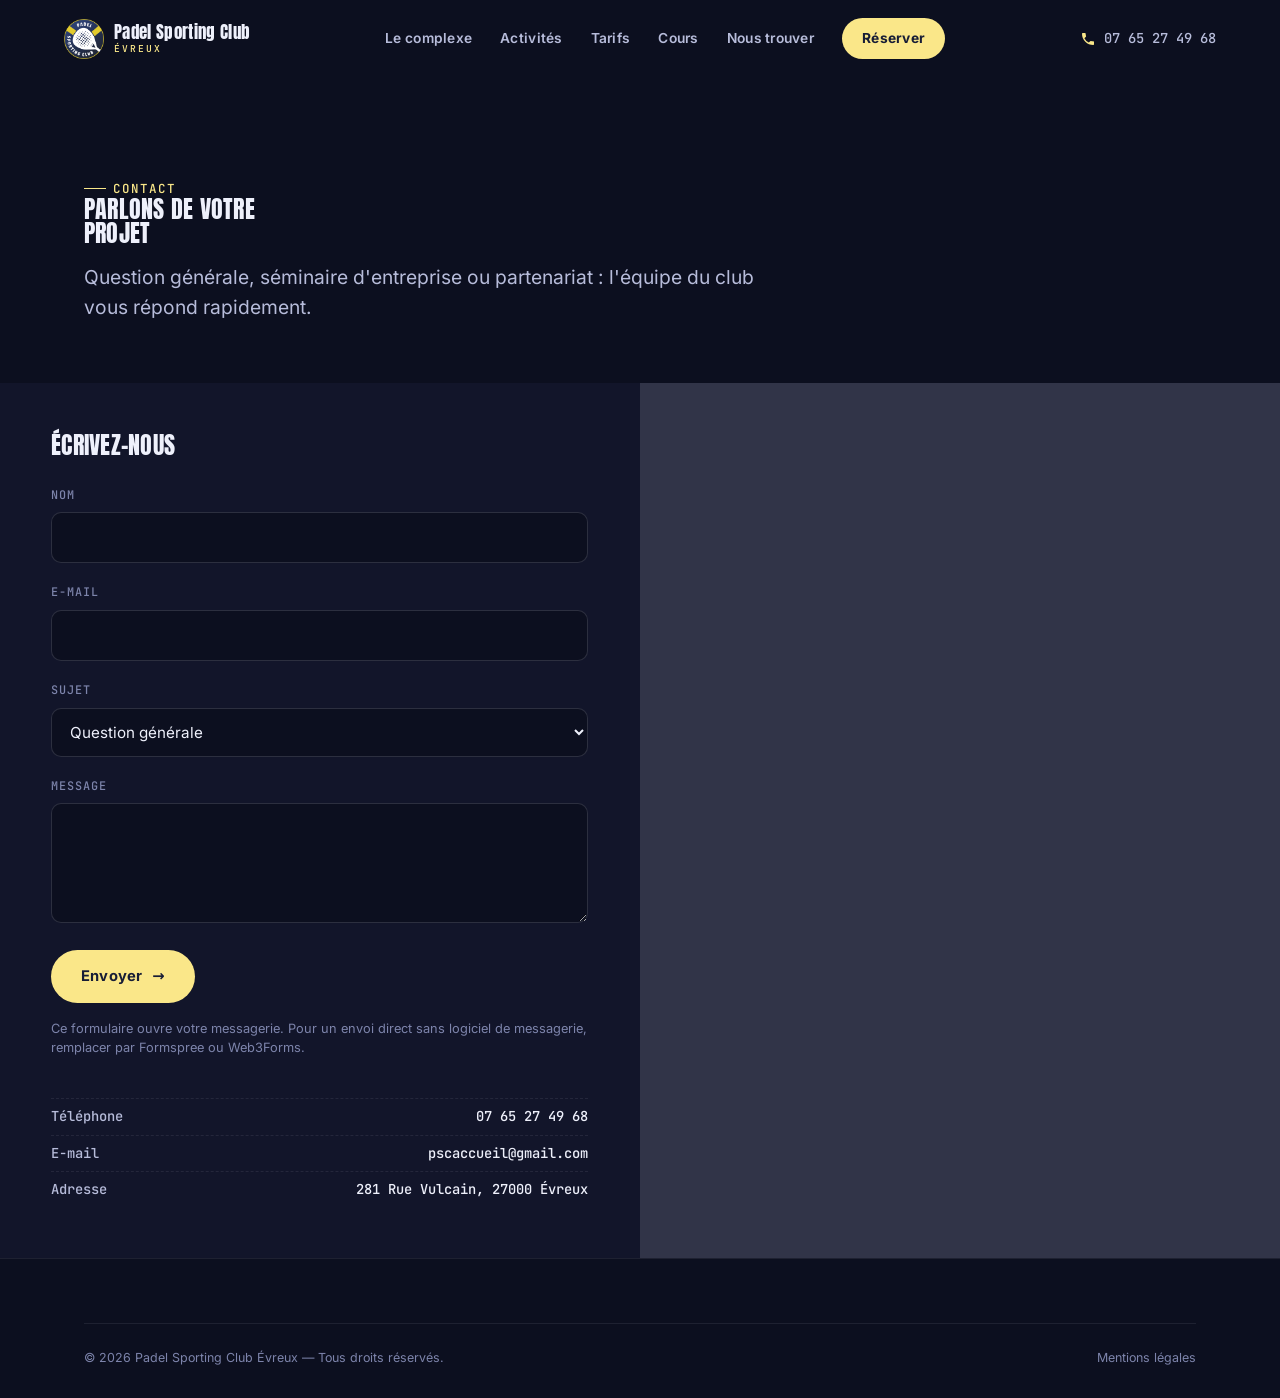
==== contact.html @ b7ee2cce "Refonte du site Padel Sporting Club Evreux Nouveau site statique (HTML/CSS/JS, sans framework) suite" ====
<!DOCTYPE html>
<html lang="fr">
<head>
<meta charset="UTF-8" />
<meta name="viewport" content="width=device-width, initial-scale=1" />
<title>Contact &amp; séminaires — Padel Sporting Club Évreux</title>
<meta name="description" content="Une question, un séminaire d'entreprise ou un partenariat à proposer ? Contactez le Padel Sporting Club Évreux, 281 Rue Vulcain." />
<meta name="theme-color" content="#0c0f1f" />
<link rel="icon" href="assets/favicon.svg" type="image/svg+xml" />
<link rel="canonical" href="https://padel-sporting-club.vercel.app/contact.html" />
<meta property="og:site_name" content="Padel Sporting Club Évreux" />
<meta property="og:title" content="Contact — Padel Sporting Club Évreux" />
<meta property="og:description" content="Séminaires, partenariats, questions générales : contactez l'équipe du Padel Sporting Club Évreux." />
<meta property="og:image" content="https://padel-sporting-club.vercel.app/assets/img/hero-1600.webp" />
<meta property="og:url" content="https://padel-sporting-club.vercel.app/contact.html" />
<meta property="og:type" content="website" />
<meta property="og:locale" content="fr_FR" />
<link rel="preload" href="assets/fonts/anton-400-latin.woff2" as="font" type="font/woff2" crossorigin />
<link rel="preload" href="assets/fonts/inter-600-latin.woff2" as="font" type="font/woff2" crossorigin />
<link rel="stylesheet" href="assets/fonts/fonts.css?v=1" />
<link rel="stylesheet" href="assets/styles.css?v=1" />
<style>
  .c-hero{padding:calc(120px + 4vw) 0 60px;background:var(--navy-950)}
  .c-grid{display:grid;grid-template-columns:1fr 1fr;gap:1px;background:var(--line)}
  .c-panel{background:var(--navy-900);padding:clamp(32px,4vw,56px)}
  .field{margin-bottom:20px}
  .field label{display:block;font-family:var(--f-mono);font-size:.74rem;letter-spacing:.08em;text-transform:uppercase;color:var(--ink-faint);margin-bottom:8px}
  .field input,.field select,.field textarea{
    width:100%;background:var(--navy-950);border:1px solid var(--line);border-radius:10px;color:var(--ink);
    padding:13px 14px;font:inherit;font-size:.95rem;
  }
  .field input:focus,.field select:focus,.field textarea:focus{outline:2px solid var(--yellow);outline-offset:1px;border-color:var(--yellow)}
  .field textarea{resize:vertical;min-height:120px}
  .c-map{min-height:340px}
  .c-map iframe{width:100%;height:100%;min-height:340px;border:0;filter:grayscale(.4) invert(.92) contrast(.9)}
</style>
</head>
<body>

<a class="skip-link" href="#main">Aller au contenu</a>

<header class="hd is-solid" id="hd">
  <a href="index.html" class="hd-logo" aria-label="Padel Sporting Club — accueil">
    <img src="assets/img/logo.png" alt="Padel Sporting Club" width="40" height="40" />
    <span class="hd-logo-text">Padel Sporting Club<span>Évreux</span></span>
  </a>
  <nav class="nav" id="nav" aria-label="Navigation principale">
    <a href="index.html#complexe">Le complexe</a>
    <a href="index.html#activites">Activités</a>
    <a href="index.html#tarifs">Tarifs</a>
    <a href="index.html#cours">Cours</a>
    <a href="index.html#situer">Nous trouver</a>
    <a href="https://padelevreux.mymobileapp.fr/installation?q=18022025104104" class="n-cta">Réserver</a>
  </nav>
  <div class="hd-right">
    <a class="hd-tel" href="tel:+33765274968" aria-label="Appeler le Padel Sporting Club">
      <svg class="ico" viewBox="0 0 24 24" aria-hidden="true"><path d="M6.6 10.8a15.1 15.1 0 0 0 6.6 6.6l2.2-2.2a1 1 0 0 1 1-.24 11.4 11.4 0 0 0 3.6.58 1 1 0 0 1 1 1V20a1 1 0 0 1-1 1A17 17 0 0 1 3 4a1 1 0 0 1 1-1h3.5a1 1 0 0 1 1 1c0 1.25.2 2.46.58 3.6a1 1 0 0 1-.25 1z"/></svg>
      <span class="hd-tel-num">07 65 27 49 68</span>
    </a>
    <button class="burger" id="burger" aria-expanded="false" aria-controls="nav" aria-label="Ouvrir le menu"><span></span><span></span><span></span></button>
  </div>
</header>
<div class="nav-backdrop" id="nav-backdrop" hidden></div>

<main id="main">
  <section class="c-hero">
    <div class="wrap">
      <p class="eyebrow">Contact</p>
      <h1 class="h-lg">Parlons de votre<br>projet</h1>
      <p class="lede measure" style="margin-top:18px">Question générale, séminaire d'entreprise ou partenariat : l'équipe du club vous répond rapidement.</p>
    </div>
  </section>

  <section class="c-grid">
    <div class="c-panel">
      <h2 class="h-md" style="font-size:1.5rem">Écrivez-nous</h2>
      <form style="margin-top:28px" action="mailto:pscaccueil@gmail.com" method="post" enctype="text/plain">
        <div class="field">
          <label for="nom">Nom</label>
          <input id="nom" name="nom" type="text" required autocomplete="name" />
        </div>
        <div class="field">
          <label for="email">E-mail</label>
          <input id="email" name="email" type="email" required autocomplete="email" />
        </div>
        <div class="field">
          <label for="sujet">Sujet</label>
          <select id="sujet" name="sujet">
            <option>Question générale</option>
            <option>Séminaire / événement d'entreprise</option>
            <option>Partenariat</option>
            <option>Cours particulier</option>
          </select>
        </div>
        <div class="field">
          <label for="message">Message</label>
          <textarea id="message" name="message" required></textarea>
        </div>
        <button class="btn btn-primary" type="submit">Envoyer <span class="btn-arrow">→</span></button>
      </form>
      <p style="margin-top:16px;font-size:.8rem;color:var(--ink-faint)">Ce formulaire ouvre votre messagerie. Pour un envoi direct sans logiciel de messagerie, remplacer par Formspree ou Web3Forms.</p>

      <div class="hours" style="margin-top:40px">
        <div class="hours-row"><span>Téléphone</span><b><a href="tel:+33765274968">07 65 27 49 68</a></b></div>
        <div class="hours-row"><span>E-mail</span><b><a href="mailto:pscaccueil@gmail.com">pscaccueil@gmail.com</a></b></div>
        <div class="hours-row"><span>Adresse</span><b>281 Rue Vulcain, 27000 Évreux</b></div>
      </div>
    </div>
    <div class="c-map">
      <iframe title="Localisation du Padel Sporting Club" src="https://www.openstreetmap.org/export/embed.html?bbox=1.1290%2C49.0125%2C1.1420%2C49.0195&amp;layer=mapnik&amp;marker=49.0160%2C1.1355" loading="lazy"></iframe>
    </div>
  </section>
</main>

<footer class="ft">
  <div class="wrap">
    <div class="ft-bottom">
      <span>© <span id="year">2026</span> Padel Sporting Club Évreux — Tous droits réservés.</span>
      <a href="mentions-legales.html">Mentions légales</a>
    </div>
  </div>
</footer>

<script src="assets/main.js"></script>
</body>
</html>
---- assets/fonts/fonts.css ----
@font-face {
  font-family: 'Anton';
  font-style: normal;
  font-weight: 400;
  font-display: swap;
  src: url('anton-400-latin.woff2') format('woff2');
  unicode-range: U+0000-00FF, U+0131, U+0152-0153, U+02BB-02BC, U+02C6, U+02DA, U+02DC, U+2000-206F, U+2122, U+2212, U+FEFF, U+FFFD;
}

@font-face {
  font-family: 'Inter';
  font-style: normal;
  font-weight: 400;
  font-display: swap;
  src: url('inter-400-latin.woff2') format('woff2');
  unicode-range: U+0000-00FF, U+0131, U+0152-0153, U+02BB-02BC, U+02C6, U+02DA, U+02DC, U+2000-206F, U+2122, U+2212, U+FEFF, U+FFFD;
}

@font-face {
  font-family: 'Inter';
  font-style: normal;
  font-weight: 500;
  font-display: swap;
  src: url('inter-500-latin.woff2') format('woff2');
  unicode-range: U+0000-00FF, U+0131, U+0152-0153, U+02BB-02BC, U+02C6, U+02DA, U+02DC, U+2000-206F, U+2122, U+2212, U+FEFF, U+FFFD;
}

@font-face {
  font-family: 'Inter';
  font-style: normal;
  font-weight: 600;
  font-display: swap;
  src: url('inter-600-latin.woff2') format('woff2');
  unicode-range: U+0000-00FF, U+0131, U+0152-0153, U+02BB-02BC, U+02C6, U+02DA, U+02DC, U+2000-206F, U+2122, U+2212, U+FEFF, U+FFFD;
}

@font-face {
  font-family: 'Inter';
  font-style: normal;
  font-weight: 700;
  font-display: swap;
  src: url('inter-700-latin.woff2') format('woff2');
  unicode-range: U+0000-00FF, U+0131, U+0152-0153, U+02BB-02BC, U+02C6, U+02DA, U+02DC, U+2000-206F, U+2122, U+2212, U+FEFF, U+FFFD;
}

@font-face {
  font-family: 'Inter';
  font-style: normal;
  font-weight: 800;
  font-display: swap;
  src: url('inter-800-latin.woff2') format('woff2');
  unicode-range: U+0000-00FF, U+0131, U+0152-0153, U+02BB-02BC, U+02C6, U+02DA, U+02DC, U+2000-206F, U+2122, U+2212, U+FEFF, U+FFFD;
}

@font-face {
  font-family: 'JetBrains Mono';
  font-style: normal;
  font-weight: 500;
  font-display: swap;
  src: url('jetbrains-mono-500-latin.woff2') format('woff2');
  unicode-range: U+0000-00FF, U+0131, U+0152-0153, U+02BB-02BC, U+02C6, U+02DA, U+02DC, U+2000-206F, U+2122, U+2212, U+FEFF, U+FFFD;
}

@font-face {
  font-family: 'JetBrains Mono';
  font-style: normal;
  font-weight: 700;
  font-display: swap;
  src: url('jetbrains-mono-700-latin.woff2') format('woff2');
  unicode-range: U+0000-00FF, U+0131, U+0152-0153, U+02BB-02BC, U+02C6, U+02DA, U+02DC, U+2000-206F, U+2122, U+2212, U+FEFF, U+FFFD;
}
---- assets/styles.css ----
/* =========================================================
   Padel Sporting Club Evreux — direction « Sous les projecteurs »
   Court vitré, nuit, lumière chaude sur fond marine profond.
   Anton (titres, impact) / Inter (texte) / JetBrains Mono (data, prix, heures)
   ========================================================= */

:root{
  --navy-950:#0c0f1f;
  --navy-900:#12152a;
  --navy-800:#171d36;
  --navy-700:#232a4d;
  --navy-600:#333c69;
  --ink:#eef0fb;
  --ink-dim:#b7bcda;
  --ink-faint:#7d84ab;
  --yellow:#fae789;
  --yellow-bright:#ffe14d;
  --yellow-ink:#171d36;
  --line:rgba(238,240,251,.14);
  --line-soft:rgba(238,240,251,.08);

  --f-display:'Anton', 'Archivo Black', sans-serif;
  --f-body:'Inter', system-ui, sans-serif;
  --f-mono:'JetBrains Mono', ui-monospace, monospace;

  --wrap:1240px;
  --pad:clamp(20px, 5vw, 64px);
  --radius:18px;
  --ease:cubic-bezier(.22,.68,0,1);
}

*,*::before,*::after{box-sizing:border-box}
html{scroll-behavior:smooth}
@media (prefers-reduced-motion: reduce){
  html{scroll-behavior:auto}
  *,*::before,*::after{animation-duration:.001ms !important; animation-iteration-count:1 !important; transition-duration:.001ms !important; scroll-behavior:auto !important}
}
body{
  margin:0;
  background:var(--navy-900);
  color:var(--ink);
  font-family:var(--f-body);
  font-size:16px;
  line-height:1.55;
  -webkit-font-smoothing:antialiased;
  overflow-x:clip;
}
img{max-width:100%;display:block}
a{color:inherit;text-decoration:none}
h1,h2,h3,h4{margin:0;font-family:var(--f-display);font-weight:400;letter-spacing:.01em;text-transform:uppercase;line-height:.98}
p{margin:0}
ul{margin:0;padding:0;list-style:none}
button{font:inherit;color:inherit;background:none;border:0;cursor:pointer}
.skip-link{
  position:absolute;left:12px;top:-60px;background:var(--yellow);color:var(--yellow-ink);
  padding:10px 16px;border-radius:8px;font-weight:700;z-index:999;transition:top .2s var(--ease);
}
.skip-link:focus{top:12px}

.wrap{max-width:var(--wrap);margin:0 auto;padding-left:var(--pad);padding-right:var(--pad)}
.measure{max-width:56ch}

/* ---------- type scale ---------- */
.eyebrow{
  font-family:var(--f-mono);font-size:.78rem;letter-spacing:.16em;text-transform:uppercase;
  color:var(--yellow);display:inline-flex;align-items:center;gap:.6em;font-weight:500;
}
.eyebrow::before{content:"";width:22px;height:1px;background:var(--yellow)}
h2.h-lg{font-size:clamp(2.2rem, 5.2vw, 4.2rem)}
h3.h-md{font-size:clamp(1.5rem, 2.6vw, 2.1rem)}
.lede{font-size:clamp(1rem, 1.6vw, 1.2rem);color:var(--ink-dim)}

/* ---------- header ---------- */
.hd{
  position:fixed;top:0;left:0;right:0;z-index:90;
  display:flex;align-items:center;justify-content:space-between;
  padding:18px var(--pad);
  transition:background .35s var(--ease),padding .35s var(--ease),border-color .35s var(--ease);
  border-bottom:1px solid transparent;
}
.hd.is-solid{background:rgba(12,15,31,.92);backdrop-filter:blur(10px);padding-top:12px;padding-bottom:12px;border-color:var(--line)}
.hd-logo{display:flex;align-items:center;gap:10px}
.hd-logo img{height:40px;width:auto}
.hd-logo-text{font-family:var(--f-display);font-size:1.05rem;letter-spacing:.02em;line-height:1;color:var(--ink)}
.hd-logo-text span{display:block;font-family:var(--f-mono);font-size:.6rem;letter-spacing:.2em;color:var(--yellow);text-transform:uppercase;margin-top:3px;font-weight:500}

.nav{display:flex;align-items:center;gap:28px}
.nav a{
  font-size:.86rem;font-weight:600;letter-spacing:.02em;color:var(--ink-dim);
  position:relative;padding:4px 0;transition:color .2s;
}
.nav a::after{content:"";position:absolute;left:0;right:100%;bottom:-2px;height:2px;background:var(--yellow);transition:right .3s var(--ease)}
.nav a:hover,.nav a.is-active{color:var(--ink)}
.nav a.is-active::after{right:0}
.nav .n-cta{
  background:var(--yellow);color:var(--yellow-ink);padding:10px 20px;border-radius:999px;font-weight:700;
}
.nav .n-cta::after{display:none}
.nav .n-cta:hover{background:var(--yellow-bright)}

.hd-right{display:flex;align-items:center;gap:16px}
.hd-tel{display:flex;align-items:center;gap:8px;font-family:var(--f-mono);font-size:.86rem;font-weight:500;color:var(--ink-dim)}
.hd-tel .ico{width:16px;height:16px;fill:var(--yellow)}
.hd-tel:hover{color:var(--ink)}
.burger{display:none;flex-direction:column;justify-content:center;gap:5px;width:34px;height:34px}
.burger span{display:block;width:100%;height:2px;background:var(--ink);transition:transform .3s var(--ease),opacity .3s var(--ease)}
.burger[aria-expanded="true"] span:nth-child(1){transform:translateY(7px) rotate(45deg)}
.burger[aria-expanded="true"] span:nth-child(2){opacity:0}
.burger[aria-expanded="true"] span:nth-child(3){transform:translateY(-7px) rotate(-45deg)}
.nav-backdrop{position:fixed;inset:0;background:rgba(6,8,17,.7);backdrop-filter:blur(2px);z-index:80}

@media (max-width:960px){
  .nav{
    position:fixed;top:0;right:0;height:100vh;width:min(86vw,380px);
    background:var(--navy-950);border-left:1px solid var(--line);
    flex-direction:column;align-items:flex-start;justify-content:center;gap:26px;
    padding:40px var(--pad);z-index:81;
    transform:translateX(100%);transition:transform .4s var(--ease);
  }
  .nav.is-open{transform:translateX(0)}
  .nav a{font-size:1.3rem;font-family:var(--f-display);text-transform:uppercase;letter-spacing:.02em}
  .hd-tel-num{display:none}
  .burger{display:flex}
}

/* ---------- hero ---------- */
.hero{position:relative;min-height:100svh;display:flex;flex-direction:column;justify-content:flex-end;overflow:hidden;background:var(--navy-950)}
.hero-media{position:absolute;inset:0;z-index:0}
.hero-media img{width:100%;height:100%;object-fit:cover;transform:scale(1.06)}
.hero-media::after{
  content:"";position:absolute;inset:0;
  background:
    linear-gradient(180deg, rgba(9,11,24,.55) 0%, rgba(9,11,24,.15) 32%, rgba(9,11,24,.55) 68%, var(--navy-950) 100%),
    linear-gradient(90deg, rgba(9,11,24,.55) 0%, transparent 35%, transparent 65%, rgba(9,11,24,.55) 100%);
}
.hero-in{position:relative;z-index:1;padding:0 var(--pad) clamp(56px,10vh,110px);width:100%}
.hero-kicker{font-family:var(--f-mono);font-size:.82rem;letter-spacing:.22em;color:var(--yellow);text-transform:uppercase;margin-bottom:18px;font-weight:500}
.hero h1{font-size:clamp(3.2rem, 10vw, 8.2rem);color:#fff;letter-spacing:.005em}
.hero h1 .line{display:block;overflow:hidden}
.hero h1 .line span{display:block;transform:translateY(110%);transition:transform .9s var(--ease)}
.hero.is-in h1 .line span{transform:translateY(0)}
.hero h1 .line:nth-child(1) span{transition-delay:.05s}
.hero h1 .line:nth-child(2) span{transition-delay:.16s}
.hero-city{font-family:var(--f-mono);font-size:clamp(.95rem,1.6vw,1.15rem);letter-spacing:.3em;color:var(--yellow);margin-top:14px}
.hero-row{display:flex;flex-wrap:wrap;align-items:center;gap:28px;margin-top:40px}
.hero-actions{display:flex;flex-wrap:wrap;gap:14px}
.hero-scroll{
  position:absolute;right:var(--pad);bottom:28px;z-index:1;display:flex;align-items:center;gap:10px;
  font-family:var(--f-mono);font-size:.72rem;letter-spacing:.16em;color:var(--ink-dim);text-transform:uppercase;
}
.hero-scroll .bar{width:1px;height:34px;background:linear-gradient(var(--ink-dim),transparent);position:relative;overflow:hidden}
.hero-scroll .bar::after{content:"";position:absolute;top:-100%;left:0;width:100%;height:100%;background:var(--yellow);animation:scrollbar 1.8s infinite var(--ease)}
@keyframes scrollbar{0%{top:-100%}60%{top:100%}100%{top:100%}}

/* ---------- buttons ---------- */
.btn{
  display:inline-flex;align-items:center;gap:10px;padding:15px 30px;border-radius:999px;
  font-weight:700;font-size:.92rem;letter-spacing:.01em;white-space:nowrap;
  transition:transform .3s var(--ease),background .25s,box-shadow .3s var(--ease);
}
.btn-primary{background:var(--yellow);color:var(--yellow-ink)}
.btn-primary:hover{background:var(--yellow-bright);transform:translateY(-2px);box-shadow:0 14px 30px -12px rgba(250,231,137,.5)}
.btn-ghost{border:1px solid var(--line);color:var(--ink)}
.btn-ghost:hover{border-color:var(--yellow);color:var(--yellow);transform:translateY(-2px)}
.btn-arrow{transition:transform .3s var(--ease)}
.btn:hover .btn-arrow{transform:translateX(4px)}

/* ---------- stat band ---------- */
.stats{background:var(--yellow);color:var(--yellow-ink)}
.stats-grid{
  display:grid;grid-template-columns:repeat(4,1fr);
  border-left:1px solid rgba(23,29,54,.18);
}
.stat{padding:34px 22px;border-right:1px solid rgba(23,29,54,.18)}
.stat b{display:block;font-family:var(--f-display);font-size:clamp(2rem,4vw,3rem);line-height:1}
.stat span{font-family:var(--f-mono);font-size:.74rem;letter-spacing:.06em;text-transform:uppercase;opacity:.75}
@media (max-width:760px){.stats-grid{grid-template-columns:repeat(2,1fr)}}

/* ---------- sections ---------- */
section{position:relative}
.section{padding:clamp(72px,10vw,132px) 0}
.section-head{display:flex;flex-wrap:wrap;justify-content:space-between;align-items:flex-end;gap:24px;margin-bottom:56px}
.on-dark{background:var(--navy-900)}
.on-deep{background:var(--navy-950)}
.on-light{background:var(--ink);color:var(--navy-900)}
.on-light h2,.on-light h3{color:var(--navy-900)}
.on-light .lede{color:#4b5178}
.on-light .eyebrow{color:#8f6a00}
.on-light .eyebrow::before{background:#8f6a00}

.reveal{opacity:0;transform:translateY(28px);transition:opacity .8s var(--ease),transform .8s var(--ease)}
.reveal.is-in{opacity:1;transform:translateY(0)}
.reveal-stagger>*{opacity:0;transform:translateY(24px);transition:opacity .7s var(--ease),transform .7s var(--ease)}
.reveal-stagger.is-in>*{opacity:1;transform:translateY(0)}
.reveal-stagger.is-in>*:nth-child(1){transition-delay:.03s}
.reveal-stagger.is-in>*:nth-child(2){transition-delay:.09s}
.reveal-stagger.is-in>*:nth-child(3){transition-delay:.15s}
.reveal-stagger.is-in>*:nth-child(4){transition-delay:.21s}
.reveal-stagger.is-in>*:nth-child(5){transition-delay:.27s}
.reveal-stagger.is-in>*:nth-child(6){transition-delay:.33s}

/* ---------- complexe ---------- */
.complexe{display:grid;grid-template-columns:1.05fr .95fr;gap:64px;align-items:center}
.complexe-media{position:relative;border-radius:var(--radius);overflow:hidden;aspect-ratio:4/5}
.complexe-media img{width:100%;height:100%;object-fit:cover}
.facility-list{margin-top:34px;display:grid;grid-template-columns:1fr 1fr;gap:14px 26px}
.facility{display:flex;align-items:flex-start;gap:12px;padding:14px 0;border-top:1px solid var(--line-soft)}
.facility .ico{width:22px;height:22px;flex:none;fill:none;stroke:var(--yellow);stroke-width:1.6;margin-top:2px}
.facility b{display:block;font-size:.95rem;font-weight:600}
.facility span{font-size:.82rem;color:var(--ink-faint)}
@media (max-width:900px){.complexe{grid-template-columns:1fr}.complexe-media{aspect-ratio:16/10}}

/* ---------- activity cards ---------- */
.cards{display:grid;grid-template-columns:repeat(3,1fr);gap:1px;background:var(--line)}
.card{background:var(--navy-900);padding:38px 30px;transition:background .3s}
.card:hover{background:var(--navy-800)}
.card .num{font-family:var(--f-mono);color:var(--yellow);font-size:.8rem;letter-spacing:.1em}
.card h3{margin-top:18px;font-size:1.3rem}
.card p{margin-top:14px;color:var(--ink-dim);font-size:.92rem}
@media (max-width:900px){.cards{grid-template-columns:1fr 1fr}}
@media (max-width:600px){.cards{grid-template-columns:1fr}}

/* ---------- restauration ---------- */
.resto{display:grid;grid-template-columns:1fr 1fr;gap:64px;align-items:start}
.resto-gallery{display:grid;grid-template-columns:1fr 1fr;gap:16px}
.resto-gallery img{border-radius:14px;aspect-ratio:4/5;object-fit:cover}
.resto-gallery a:nth-child(2){margin-top:32px}
.resto-list{display:flex;flex-direction:column;gap:0}
.resto-item{display:flex;gap:18px;padding:22px 0;border-top:1px solid var(--line-soft)}
.resto-item:last-child{border-bottom:1px solid var(--line-soft)}
.resto-item .emoji{font-size:1.4rem;line-height:1}
.resto-item b{display:block;font-size:1.02rem}
.resto-item p{margin-top:6px;color:var(--ink-dim);font-size:.9rem}
@media (max-width:900px){.resto{grid-template-columns:1fr}}

/* ---------- tarifs ---------- */
.tarifs-grid{display:grid;grid-template-columns:1.15fr 1fr;gap:1px;background:rgba(23,29,54,.15)}
.tarif-block{background:var(--ink);padding:38px}
.tarif-block h3{font-size:1.3rem;margin-bottom:22px;color:var(--navy-900)}
.tarif-sub{font-family:var(--f-mono);font-size:.72rem;letter-spacing:.1em;text-transform:uppercase;color:#8f6a00;margin:20px 0 10px}
.tarif-row{display:flex;justify-content:space-between;align-items:baseline;padding:10px 0;border-top:1px dashed rgba(23,29,54,.18);gap:12px}
.tarif-row span{font-size:.92rem;color:#4b5178}
.tarif-row b{font-family:var(--f-mono);font-size:1.05rem;white-space:nowrap;color:var(--navy-900)}
.tarif-note{margin-top:26px;font-size:.78rem;color:#6a6f92}
@media (max-width:820px){.tarifs-grid{grid-template-columns:1fr}}

/* ---------- credits packs ---------- */
.packs{display:grid;grid-template-columns:repeat(4,1fr);gap:18px}
.pack{
  border:1px solid var(--line);border-radius:16px;padding:30px 24px;position:relative;
  transition:border-color .3s,transform .3s var(--ease);
}
.pack:hover{border-color:var(--yellow);transform:translateY(-6px)}
.pack.is-best{border-color:var(--yellow);background:linear-gradient(180deg,rgba(250,231,137,.08),transparent)}
.pack-tag{position:absolute;top:-12px;left:24px;background:var(--yellow);color:var(--yellow-ink);font-family:var(--f-mono);font-size:.68rem;letter-spacing:.08em;padding:5px 12px;border-radius:999px;text-transform:uppercase;font-weight:600}
.pack h3{font-size:1.1rem;margin-bottom:16px}
.pack .pay{font-family:var(--f-mono);color:var(--ink-faint);font-size:.85rem}
.pack .get{font-family:var(--f-display);font-size:2.1rem;color:var(--yellow);margin:6px 0 14px}
.pack p{font-size:.86rem;color:var(--ink-dim)}
@media (max-width:960px){.packs{grid-template-columns:1fr 1fr}}
@media (max-width:560px){.packs{grid-template-columns:1fr}}

/* ---------- cours / coach ---------- */
.coach{display:grid;grid-template-columns:.85fr 1.15fr;gap:56px;align-items:center}
.coach-photo{border-radius:var(--radius);overflow:hidden;aspect-ratio:3/4}
.coach-photo img{width:100%;height:100%;object-fit:cover}
.coach-info b.name{font-family:var(--f-display);font-size:1.6rem;display:block}
.coach-info .role{font-family:var(--f-mono);color:var(--yellow);font-size:.82rem;letter-spacing:.06em;margin-top:6px;display:block}
.coach-contact{display:flex;flex-wrap:wrap;gap:14px;margin-top:26px}
.coach-contact a{display:flex;align-items:center;gap:8px;font-size:.88rem;border:1px solid var(--line);padding:10px 16px;border-radius:999px}
.coach-contact a:hover{border-color:var(--yellow);color:var(--yellow)}
.cours-types{display:grid;grid-template-columns:1fr 1fr;gap:20px;margin-top:34px}
.cours-type{padding:20px 0;border-top:1px solid var(--line-soft)}
.cours-type b{font-size:1rem}
.cours-type p{margin-top:8px;font-size:.88rem;color:var(--ink-dim)}
@media (max-width:900px){.coach{grid-template-columns:1fr}.cours-types{grid-template-columns:1fr}}

/* ---------- seminaire ---------- */
.seminaire{position:relative;border-radius:24px;overflow:hidden;isolation:isolate}
.seminaire-media{position:absolute;inset:0;z-index:-1}
.seminaire-media img{width:100%;height:100%;object-fit:cover}
.seminaire-media::after{content:"";position:absolute;inset:0;background:linear-gradient(100deg,rgba(9,11,24,.92) 20%,rgba(9,11,24,.55) 65%,rgba(9,11,24,.2))}
.seminaire-in{padding:clamp(48px,7vw,88px)}
.seminaire-list{margin-top:28px;display:flex;flex-direction:column;gap:14px}
.seminaire-list li{display:flex;gap:12px;font-size:.95rem;color:var(--ink-dim)}
.seminaire-list b{color:var(--ink);font-weight:600}

/* ---------- partenaires ---------- */
.partner-grid{display:grid;grid-template-columns:repeat(3,1fr);gap:1px;background:var(--line);margin-top:0}
.partner-item{background:var(--navy-900);padding:32px 28px}
.partner-item .ico{width:24px;height:24px;stroke:var(--yellow);fill:none;stroke-width:1.6}
.partner-item b{display:block;margin-top:16px;font-size:1.02rem}
.partner-item p{margin-top:10px;font-size:.86rem;color:var(--ink-dim)}
.partner-photos{display:grid;grid-template-columns:repeat(3,1fr);gap:16px;margin-top:56px}
.partner-photos img{border-radius:12px;aspect-ratio:4/3;object-fit:cover}
@media (max-width:900px){.partner-grid{grid-template-columns:1fr 1fr}.partner-photos{grid-template-columns:1fr 1fr}}
@media (max-width:600px){.partner-photos{grid-template-columns:1fr}}

/* partner opportunities: horizontal snap slider on mobile */
@media (max-width:760px){
  .partner-grid{
    display:flex;grid-template-columns:none;background:none;gap:12px;
    overflow-x:auto;scroll-snap-type:x mandatory;padding-bottom:6px;
    margin-left:calc(var(--pad) * -1);margin-right:calc(var(--pad) * -1);padding-left:var(--pad);padding-right:var(--pad);
    -webkit-overflow-scrolling:touch;scrollbar-width:none;
  }
  .partner-grid::-webkit-scrollbar{display:none}
  .partner-item{
    flex:0 0 78%;scroll-snap-align:start;border-radius:14px;
  }
}
.slider-hint{display:none;align-items:center;gap:8px;margin-top:18px;font-family:var(--f-mono);font-size:.72rem;letter-spacing:.08em;text-transform:uppercase;color:var(--ink-faint)}
.slider-hint svg{width:14px;height:14px;stroke:var(--ink-faint);fill:none;stroke-width:1.6}
@media (max-width:760px){.slider-hint{display:flex}}
.slider-dots{display:flex;gap:6px}
.slider-dots span{width:5px;height:5px;border-radius:999px;background:var(--ink-faint);opacity:.5;transition:opacity .25s,background .25s}
.slider-dots span.is-active{opacity:1;background:var(--yellow)}

/* ---------- partner logo cloud ---------- */
.logo-cloud{margin-top:64px}
.logo-cloud-head{font-family:var(--f-mono);font-size:.74rem;letter-spacing:.1em;text-transform:uppercase;color:var(--ink-faint);text-align:center;margin-bottom:24px}
.logo-grid{display:grid;grid-template-columns:repeat(6,1fr);gap:1px;background:var(--line)}
.logo-item{background:var(--navy-900);aspect-ratio:16/9;display:flex;align-items:center;justify-content:center;padding:18px}
.logo-item img{max-width:100%;max-height:100%;object-fit:contain;filter:grayscale(1) brightness(1.7) opacity(.55);transition:filter .3s}
.logo-item:hover img,.logo-item:focus-within img{filter:none}
@media (max-width:900px){.logo-grid{grid-template-columns:repeat(4,1fr)}}

.logo-marquee{display:none}
@media (max-width:760px){
  .logo-grid{display:none}
  .logo-marquee{display:block;position:relative;overflow:hidden;margin-left:calc(var(--pad) * -1);margin-right:calc(var(--pad) * -1)}
  .logo-marquee::before,.logo-marquee::after{content:"";position:absolute;top:0;bottom:0;width:44px;z-index:2;pointer-events:none}
  .logo-marquee::before{left:0;background:linear-gradient(90deg,var(--navy-950),transparent)}
  .logo-marquee::after{right:0;background:linear-gradient(270deg,var(--navy-950),transparent)}
  .logo-track{display:flex;width:max-content;gap:1px;animation:marquee 32s linear infinite}
  .logo-track .logo-item{width:130px;flex:none;aspect-ratio:16/9}
}
@keyframes marquee{from{transform:translateX(0)}to{transform:translateX(-50%)}}
@media (prefers-reduced-motion: reduce){.logo-track{animation:none;overflow-x:auto}}

/* ---------- price simulator ---------- */
.simulator{
  background:var(--navy-950);border-radius:22px;padding:clamp(28px,4vw,44px);
  margin-bottom:48px;border:1px solid rgba(23,29,54,.08);
}
.sim-head h3{color:var(--ink);font-size:clamp(1.3rem,2.4vw,1.7rem)}
.sim-head .eyebrow{color:var(--yellow)}
.sim-body{display:grid;grid-template-columns:1fr 1fr;gap:24px 32px;margin-top:28px}
.sim-label{display:block;font-family:var(--f-mono);font-size:.72rem;letter-spacing:.08em;text-transform:uppercase;color:var(--ink-faint);margin-bottom:12px}
.sim-label .sim-sub{text-transform:none;letter-spacing:0;opacity:.8}
.sim-pills{display:flex;flex-wrap:wrap;gap:8px}
.sim-pill{
  padding:9px 16px;border-radius:999px;border:1px solid var(--line);color:var(--ink-dim);
  font-size:.86rem;font-weight:600;transition:all .2s;
}
.sim-pill:hover{border-color:var(--yellow)}
.sim-pill.is-active{background:var(--yellow);color:var(--yellow-ink);border-color:var(--yellow)}
.sim-row-split{grid-column:1 / -1;display:grid;grid-template-columns:1fr 1fr;gap:24px 32px}
.sim-stepper{display:inline-flex;align-items:center;gap:16px;border:1px solid var(--line);border-radius:999px;padding:6px 8px}
.sim-step{width:30px;height:30px;border-radius:999px;background:var(--navy-800);font-size:1.1rem;line-height:1;display:flex;align-items:center;justify-content:center;transition:background .2s}
.sim-step:hover{background:var(--navy-700)}
.sim-step:disabled{opacity:.35;pointer-events:none}
.sim-value{font-family:var(--f-mono);min-width:1.4em;text-align:center;font-size:1rem}
.sim-result{
  margin-top:32px;padding-top:28px;border-top:1px solid var(--line-soft);
  display:flex;flex-wrap:wrap;align-items:center;justify-content:space-between;gap:20px;
}
.sim-total-label{display:block;font-family:var(--f-mono);font-size:.78rem;color:var(--ink-faint);margin-bottom:6px}
.sim-total{font-family:var(--f-display);font-size:clamp(2.4rem,5vw,3.4rem);color:var(--yellow);line-height:1}
@media (max-width:640px){.sim-body,.sim-row-split{grid-template-columns:1fr}}

/* ---------- app ---------- */
.app-section{display:grid;grid-template-columns:1fr 1fr;gap:64px;align-items:center}
.app-phone{position:relative;justify-self:center}
.app-phone img{width:min(280px,70vw);border-radius:28px;box-shadow:0 40px 80px -30px rgba(0,0,0,.6);border:1px solid var(--line)}
.app-badges{display:flex;gap:14px;margin-top:30px}
.app-badges img{height:46px;width:auto;border-radius:8px}
.app-note{margin-top:22px;font-size:.86rem;color:var(--ink-faint);max-width:42ch}
@media (max-width:900px){.app-section{grid-template-columns:1fr}.app-phone{order:-1}}

/* ---------- contact / situer ---------- */
.situer{display:grid;grid-template-columns:1fr 1fr;gap:1px;background:var(--line)}
.situer-info{background:var(--navy-900);padding:clamp(40px,5vw,64px)}
.situer-map{min-height:380px;background:var(--navy-800)}
.situer-map iframe{width:100%;height:100%;min-height:380px;border:0;filter:grayscale(.4) invert(.92) contrast(.9)}
.info-row{display:flex;gap:16px;padding:18px 0;border-top:1px solid var(--line-soft)}
.info-row:first-of-type{border-top:0}
.info-row .ico{width:20px;height:20px;flex:none;stroke:var(--yellow);fill:none;stroke-width:1.6;margin-top:3px}
.info-row b{display:block;font-size:.95rem}
.info-row span,.info-row a{color:var(--ink-dim);font-size:.92rem}
.hours{margin-top:28px;font-family:var(--f-mono);font-size:.86rem}
.hours-row{display:flex;justify-content:space-between;padding:7px 0;border-top:1px dashed var(--line-soft);color:var(--ink-dim)}
.hours-row b{color:var(--ink);font-weight:500}
@media (max-width:900px){.situer{grid-template-columns:1fr}.situer-map{order:-1}}

/* ---------- footer ---------- */
.ft{background:var(--navy-950);padding:64px 0 30px;border-top:1px solid var(--line-soft)}
.ft-top{display:flex;flex-wrap:wrap;justify-content:space-between;gap:40px;padding-bottom:40px}
.ft-brand img{height:36px}
.ft-brand p{margin-top:16px;color:var(--ink-faint);font-size:.86rem;max-width:32ch}
.ft-cols{display:flex;gap:56px;flex-wrap:wrap}
.ft-col b{display:block;font-family:var(--f-mono);font-size:.72rem;letter-spacing:.1em;text-transform:uppercase;color:var(--ink-faint);margin-bottom:16px}
.ft-col a{display:block;padding:6px 0;font-size:.9rem;color:var(--ink-dim)}
.ft-col a:hover{color:var(--yellow)}
.ft-social{display:flex;gap:12px}
.ft-social a{width:38px;height:38px;border:1px solid var(--line);border-radius:999px;display:flex;align-items:center;justify-content:center}
.ft-social svg{width:16px;height:16px;fill:var(--ink-dim)}
.ft-social a:hover{border-color:var(--yellow)}
.ft-social a:hover svg{fill:var(--yellow)}
.ft-bottom{display:flex;justify-content:space-between;flex-wrap:wrap;gap:12px;padding-top:24px;border-top:1px solid var(--line-soft);font-size:.78rem;color:var(--ink-faint)}
.ft-bottom a:hover{color:var(--yellow)}

/* ---------- misc ---------- */
.section-cta{display:flex;justify-content:center;margin-top:56px}
::selection{background:var(--yellow);color:var(--yellow-ink)}
.count{font-variant-numeric:tabular-nums}
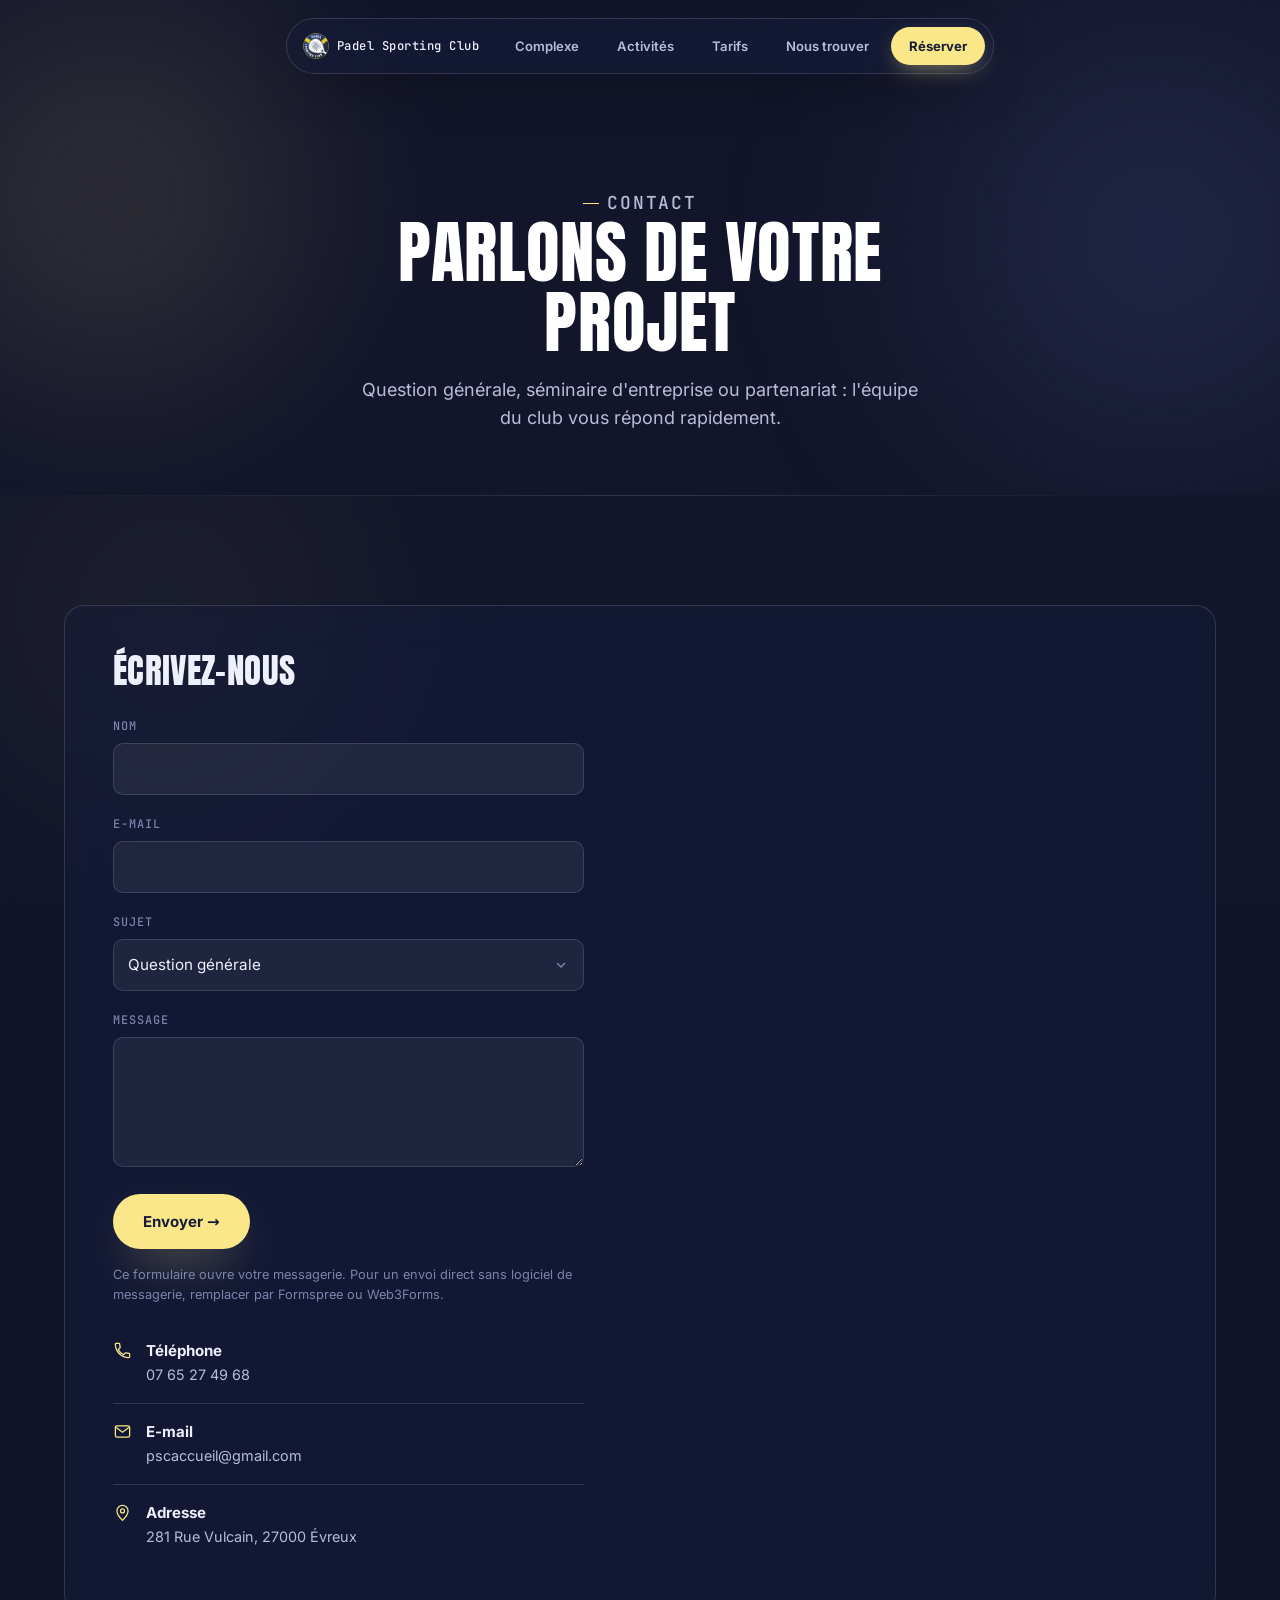
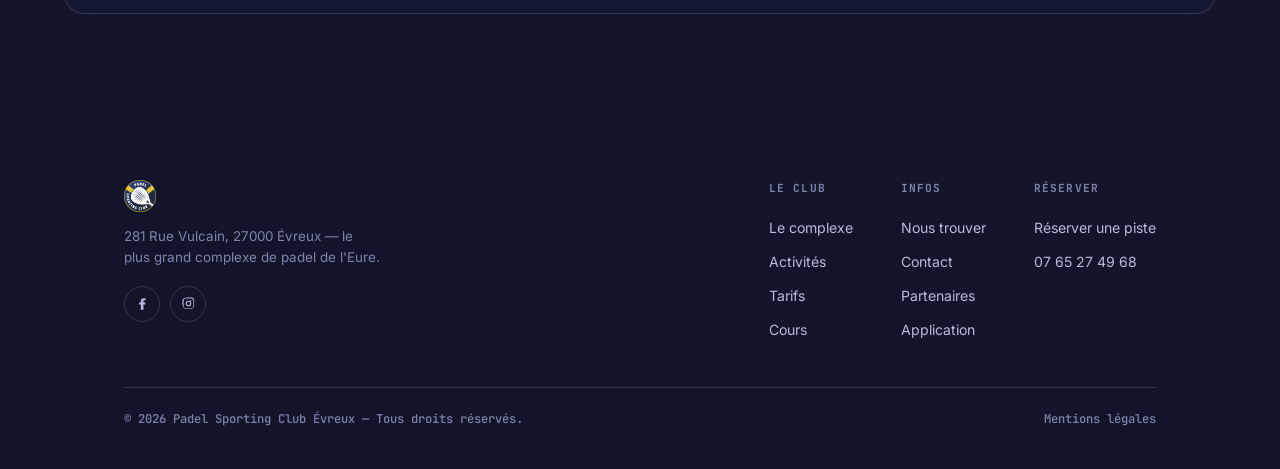
==== commit e31edf20: "Unify contact and mentions-legales pages on the new bento/glass design contact.html and mentions-leg" ====
--- a/contact.html
+++ b/contact.html
@@ -11,79 +11,72 @@
 <meta property="og:site_name" content="Padel Sporting Club Évreux" />
 <meta property="og:title" content="Contact — Padel Sporting Club Évreux" />
 <meta property="og:description" content="Séminaires, partenariats, questions générales : contactez l'équipe du Padel Sporting Club Évreux." />
-<meta property="og:image" content="https://padel-sporting-club.vercel.app/assets/img/hero-1600.webp" />
+<meta property="og:image" content="https://padel-sporting-club.vercel.app/assets/img/og-image.jpg" />
+<meta property="og:image:width" content="1200" />
+<meta property="og:image:height" content="630" />
 <meta property="og:url" content="https://padel-sporting-club.vercel.app/contact.html" />
 <meta property="og:type" content="website" />
 <meta property="og:locale" content="fr_FR" />
 <link rel="preload" href="assets/fonts/anton-400-latin.woff2" as="font" type="font/woff2" crossorigin />
 <link rel="preload" href="assets/fonts/inter-600-latin.woff2" as="font" type="font/woff2" crossorigin />
-<link rel="stylesheet" href="assets/fonts/fonts.css?v=1" />
-<link rel="stylesheet" href="assets/styles.css?v=1" />
-<style>
-  .c-hero{padding:calc(120px + 4vw) 0 60px;background:var(--navy-950)}
-  .c-grid{display:grid;grid-template-columns:1fr 1fr;gap:1px;background:var(--line)}
-  .c-panel{background:var(--navy-900);padding:clamp(32px,4vw,56px)}
-  .field{margin-bottom:20px}
-  .field label{display:block;font-family:var(--f-mono);font-size:.74rem;letter-spacing:.08em;text-transform:uppercase;color:var(--ink-faint);margin-bottom:8px}
-  .field input,.field select,.field textarea{
-    width:100%;background:var(--navy-950);border:1px solid var(--line);border-radius:10px;color:var(--ink);
-    padding:13px 14px;font:inherit;font-size:.95rem;
-  }
-  .field input:focus,.field select:focus,.field textarea:focus{outline:2px solid var(--yellow);outline-offset:1px;border-color:var(--yellow)}
-  .field textarea{resize:vertical;min-height:120px}
-  .c-map{min-height:340px}
-  .c-map iframe{width:100%;height:100%;min-height:340px;border:0;filter:grayscale(.4) invert(.92) contrast(.9)}
-</style>
+<link rel="stylesheet" href="assets/fonts/fonts.css?v=2" />
+<link rel="stylesheet" href="assets/styles.css?v=2" />
+<link rel="stylesheet" href="assets/home.css?v=2" />
 </head>
 <body>
 
+<div class="noise" aria-hidden="true"></div>
+
 <a class="skip-link" href="#main">Aller au contenu</a>
 
-<header class="hd is-solid" id="hd">
-  <a href="index.html" class="hd-logo" aria-label="Padel Sporting Club — accueil">
-    <img src="assets/img/logo.png" alt="Padel Sporting Club" width="40" height="40" />
-    <span class="hd-logo-text">Padel Sporting Club<span>Évreux</span></span>
-  </a>
-  <nav class="nav" id="nav" aria-label="Navigation principale">
-    <a href="index.html#complexe">Le complexe</a>
-    <a href="index.html#activites">Activités</a>
-    <a href="index.html#tarifs">Tarifs</a>
-    <a href="index.html#cours">Cours</a>
-    <a href="index.html#situer">Nous trouver</a>
-    <a href="https://padelevreux.mymobileapp.fr/installation?q=18022025104104" class="n-cta">Réserver</a>
+<div class="c-nav-outer">
+  <nav class="c-nav" aria-label="Navigation principale">
+    <a href="index.html" class="c-nav-brand" aria-label="Padel Sporting Club — accueil"><img src="assets/img/logo.png" alt="" /><span>Padel Sporting Club</span></a>
+    <a href="index.html#complexe" class="c-link">Complexe</a>
+    <a href="index.html#activites" class="c-link">Activités</a>
+    <a href="index.html#tarifs" class="c-link">Tarifs</a>
+    <a href="index.html#situer" class="c-link">Nous trouver</a>
+    <a href="https://padelevreux.mymobileapp.fr/installation?q=18022025104104" class="c-cta">Réserver</a>
+    <button class="c-burger" id="c-burger" aria-expanded="false" aria-controls="c-mobile-panel" aria-label="Ouvrir le menu"><span></span><span></span><span></span></button>
   </nav>
-  <div class="hd-right">
-    <a class="hd-tel" href="tel:+33765274968" aria-label="Appeler le Padel Sporting Club">
-      <svg class="ico" viewBox="0 0 24 24" aria-hidden="true"><path d="M6.6 10.8a15.1 15.1 0 0 0 6.6 6.6l2.2-2.2a1 1 0 0 1 1-.24 11.4 11.4 0 0 0 3.6.58 1 1 0 0 1 1 1V20a1 1 0 0 1-1 1A17 17 0 0 1 3 4a1 1 0 0 1 1-1h3.5a1 1 0 0 1 1 1c0 1.25.2 2.46.58 3.6a1 1 0 0 1-.25 1z"/></svg>
-      <span class="hd-tel-num">07 65 27 49 68</span>
-    </a>
-    <button class="burger" id="burger" aria-expanded="false" aria-controls="nav" aria-label="Ouvrir le menu"><span></span><span></span><span></span></button>
-  </div>
-</header>
-<div class="nav-backdrop" id="nav-backdrop" hidden></div>
+</div>
+<div class="c-mobile-panel" id="c-mobile-panel">
+  <a href="index.html#complexe">Le complexe</a>
+  <a href="index.html#activites">Activités</a>
+  <a href="index.html#tarifs">Tarifs</a>
+  <a href="index.html#cours">Cours</a>
+  <a href="index.html#partenaires">Partenaires</a>
+  <a href="index.html#situer">Nous trouver</a>
+  <a href="https://padelevreux.mymobileapp.fr/installation?q=18022025104104" class="c-cta">Réserver</a>
+</div>
 
 <main id="main">
-  <section class="c-hero">
-    <div class="wrap">
-      <p class="eyebrow">Contact</p>
-      <h1 class="h-lg">Parlons de votre<br>projet</h1>
-      <p class="lede measure" style="margin-top:18px">Question générale, séminaire d'entreprise ou partenariat : l'équipe du club vous répond rapidement.</p>
-    </div>
-  </section>
+<div class="c-wrap">
 
-  <section class="c-grid">
-    <div class="c-panel">
-      <h2 class="h-md" style="font-size:1.5rem">Écrivez-nous</h2>
-      <form style="margin-top:28px" action="mailto:pscaccueil@gmail.com" method="post" enctype="text/plain">
-        <div class="field">
+<!-- ===================== PAGE HERO ===================== -->
+<section class="c-page-hero">
+  <div class="mesh-bg" aria-hidden="true"></div>
+  <p class="c-eyebrow">Contact</p>
+  <h1>Parlons de votre<br>projet</h1>
+  <p>Question générale, séminaire d'entreprise ou partenariat : l'équipe du club vous répond rapidement.</p>
+</section>
+
+<!-- ===================== FORMULAIRE + CARTE ===================== -->
+<section class="c-section c-glow c-glow--gold" id="formulaire">
+  <div class="glass-card c-situer c-reveal" style="overflow:hidden">
+    <div class="c-situer-info">
+      <h2 style="font-size:clamp(1.6rem,2.8vw,2.2rem)">Écrivez-nous</h2>
+
+      <form class="c-form" style="margin-top:28px" action="mailto:pscaccueil@gmail.com" method="post" enctype="text/plain">
+        <div class="c-field">
           <label for="nom">Nom</label>
           <input id="nom" name="nom" type="text" required autocomplete="name" />
         </div>
-        <div class="field">
+        <div class="c-field">
           <label for="email">E-mail</label>
           <input id="email" name="email" type="email" required autocomplete="email" />
         </div>
-        <div class="field">
+        <div class="c-field">
           <label for="sujet">Sujet</label>
           <select id="sujet" name="sujet">
             <option>Question générale</option>
@@ -92,35 +85,76 @@
             <option>Cours particulier</option>
           </select>
         </div>
-        <div class="field">
+        <div class="c-field">
           <label for="message">Message</label>
           <textarea id="message" name="message" required></textarea>
         </div>
-        <button class="btn btn-primary" type="submit">Envoyer <span class="btn-arrow">→</span></button>
+        <button class="c-btn-primary" type="submit">Envoyer →</button>
       </form>
-      <p style="margin-top:16px;font-size:.8rem;color:var(--ink-faint)">Ce formulaire ouvre votre messagerie. Pour un envoi direct sans logiciel de messagerie, remplacer par Formspree ou Web3Forms.</p>
+      <p class="c-form-note">Ce formulaire ouvre votre messagerie. Pour un envoi direct sans logiciel de messagerie, remplacer par Formspree ou Web3Forms.</p>
 
-      <div class="hours" style="margin-top:40px">
-        <div class="hours-row"><span>Téléphone</span><b><a href="tel:+33765274968">07 65 27 49 68</a></b></div>
-        <div class="hours-row"><span>E-mail</span><b><a href="mailto:pscaccueil@gmail.com">pscaccueil@gmail.com</a></b></div>
-        <div class="hours-row"><span>Adresse</span><b>281 Rue Vulcain, 27000 Évreux</b></div>
+      <div style="margin-top:34px">
+        <div class="c-info-row">
+          <svg class="ico" viewBox="0 0 24 24"><path d="M6.6 10.8a15.1 15.1 0 0 0 6.6 6.6l2.2-2.2a1 1 0 0 1 1-.24 11.4 11.4 0 0 0 3.6.58 1 1 0 0 1 1 1V20a1 1 0 0 1-1 1A17 17 0 0 1 3 4a1 1 0 0 1 1-1h3.5a1 1 0 0 1 1 1c0 1.25.2 2.46.58 3.6a1 1 0 0 1-.25 1z"/></svg>
+          <div><b>Téléphone</b><a href="tel:+33765274968">07 65 27 49 68</a></div>
+        </div>
+        <div class="c-info-row">
+          <svg class="ico" viewBox="0 0 24 24"><rect x="3" y="5" width="18" height="14" rx="2"/><path d="m4 7 8 6 8-6"/></svg>
+          <div><b>E-mail</b><a href="mailto:pscaccueil@gmail.com">pscaccueil@gmail.com</a></div>
+        </div>
+        <div class="c-info-row">
+          <svg class="ico" viewBox="0 0 24 24"><path d="M12 22s7-7.2 7-12a7 7 0 1 0-14 0c0 4.8 7 12 7 12Z"/><circle cx="12" cy="10" r="2.5"/></svg>
+          <div><b>Adresse</b><span>281 Rue Vulcain, 27000 Évreux</span></div>
+        </div>
       </div>
     </div>
-    <div class="c-map">
+    <div class="c-situer-map">
       <iframe title="Localisation du Padel Sporting Club" src="https://www.openstreetmap.org/export/embed.html?bbox=1.1290%2C49.0125%2C1.1420%2C49.0195&amp;layer=mapnik&amp;marker=49.0160%2C1.1355" loading="lazy"></iframe>
     </div>
-  </section>
+  </div>
+</section>
+
+</div>
 </main>
 
-<footer class="ft">
-  <div class="wrap">
-    <div class="ft-bottom">
-      <span>© <span id="year">2026</span> Padel Sporting Club Évreux — Tous droits réservés.</span>
-      <a href="mentions-legales.html">Mentions légales</a>
+<footer class="c-footer">
+  <div class="c-footer-top">
+    <div class="c-footer-brand">
+      <img src="assets/img/logo.png" alt="Padel Sporting Club" />
+      <p>281 Rue Vulcain, 27000 Évreux — le plus grand complexe de padel de l'Eure.</p>
+      <div class="c-footer-social">
+        <a href="https://www.facebook.com/padel.sporting.club.evreux/" aria-label="Facebook"><svg viewBox="0 0 24 24"><path d="M13.5 22v-8.4h2.8l.4-3.3h-3.2V8.2c0-.96.27-1.6 1.65-1.6h1.76V3.6C16.1 3.5 15 3.4 13.8 3.4c-2.6 0-4.4 1.6-4.4 4.5v2.4H6.6v3.3h2.8V22h4.1Z"/></svg></a>
+        <a href="https://www.instagram.com/padelsportingclub.evreux/" aria-label="Instagram"><svg viewBox="0 0 24 24"><path d="M12 2.2c2.7 0 3 0 4.1.06 1.1.05 1.8.22 2.2.37.6.23 1 .5 1.4.9.4.4.7.9.9 1.4.16.4.32 1.1.37 2.2.06 1.1.06 1.4.06 4.1s0 3-.06 4.1c-.05 1.1-.22 1.8-.37 2.2-.23.6-.5 1-.9 1.4-.4.4-.9.7-1.4.9-.4.16-1.1.32-2.2.37-1.1.06-1.4.06-4.1.06s-3 0-4.1-.06c-1.1-.05-1.8-.22-2.2-.37a3.8 3.8 0 0 1-1.4-.9 3.8 3.8 0 0 1-.9-1.4c-.16-.4-.32-1.1-.37-2.2C2.2 15 2.2 14.7 2.2 12s0-3 .06-4.1c.05-1.1.22-1.8.37-2.2.23-.6.5-1 .9-1.4.4-.4.9-.7 1.4-.9.4-.16 1.1-.32 2.2-.37C8 2.2 8.3 2.2 12 2.2Zm0 1.8c-2.65 0-2.96 0-4 .06-.9.04-1.4.19-1.7.32-.44.17-.75.38-1.08.71-.33.33-.54.64-.71 1.08-.13.34-.28.85-.32 1.7-.05 1.04-.06 1.35-.06 4s0 2.96.06 4c.04.9.19 1.4.32 1.7.17.44.38.75.71 1.08.33.33.64.54 1.08.71.34.13.85.28 1.7.32 1.04.05 1.35.06 4 .06s2.96 0 4-.06c.9-.04 1.4-.19 1.7-.32.44-.17.75-.38 1.08-.71.33-.33.54-.64.71-1.08.13-.34.28-.85.32-1.7.05-1.04.06-1.35.06-4s0-2.96-.06-4c-.04-.9-.19-1.4-.32-1.7a2.9 2.9 0 0 0-.71-1.08 2.9 2.9 0 0 0-1.08-.71c-.34-.13-.85-.28-1.7-.32-1.04-.05-1.35-.06-4-.06Zm0 3.5a4.5 4.5 0 1 1 0 9 4.5 4.5 0 0 1 0-9Zm0 1.8a2.7 2.7 0 1 0 0 5.4 2.7 2.7 0 0 0 0-5.4Zm4.7-1.98a1.05 1.05 0 1 1-2.1 0 1.05 1.05 0 0 1 2.1 0Z"/></svg></a>
+      </div>
     </div>
+    <div class="c-footer-cols">
+      <div class="c-footer-col">
+        <b>Le club</b>
+        <a href="index.html#complexe">Le complexe</a>
+        <a href="index.html#activites">Activités</a>
+        <a href="index.html#tarifs">Tarifs</a>
+        <a href="index.html#cours">Cours</a>
+      </div>
+      <div class="c-footer-col">
+        <b>Infos</b>
+        <a href="index.html#situer">Nous trouver</a>
+        <a href="contact.html">Contact</a>
+        <a href="index.html#partenaires">Partenaires</a>
+        <a href="index.html#application">Application</a>
+      </div>
+      <div class="c-footer-col">
+        <b>Réserver</b>
+        <a href="https://padelevreux.mymobileapp.fr/installation?q=18022025104104">Réserver une piste</a>
+        <a href="tel:+33765274968">07 65 27 49 68</a>
+      </div>
+    </div>
+  </div>
+  <div class="c-footer-bottom">
+    <span>© <span id="year">2026</span> Padel Sporting Club Évreux — Tous droits réservés.</span>
+    <a href="mentions-legales.html">Mentions légales</a>
   </div>
 </footer>
 
-<script src="assets/main.js"></script>
+<script src="assets/home.js"></script>
 </body>
 </html>
--- a/assets/styles.css
+++ b/assets/styles.css
@@ -1,6 +1,8 @@
 /* =========================================================
-   Padel Sporting Club Evreux — direction « Sous les projecteurs »
-   Court vitré, nuit, lumière chaude sur fond marine profond.
+   Padel Sporting Club Evreux — tokens, reset & shared base layer.
+   All three pages (index.html, contact.html, mentions-legales.html)
+   load this first, then assets/home.css for the "Saaspo x Padel"
+   bento/glass component system used sitewide.
    Anton (titres, impact) / Inter (texte) / JetBrains Mono (data, prix, heures)
    ========================================================= */
 
@@ -57,360 +59,6 @@
 }
 .skip-link:focus{top:12px}
 
-.wrap{max-width:var(--wrap);margin:0 auto;padding-left:var(--pad);padding-right:var(--pad)}
-.measure{max-width:56ch}
-
-/* ---------- type scale ---------- */
-.eyebrow{
-  font-family:var(--f-mono);font-size:.78rem;letter-spacing:.16em;text-transform:uppercase;
-  color:var(--yellow);display:inline-flex;align-items:center;gap:.6em;font-weight:500;
-}
-.eyebrow::before{content:"";width:22px;height:1px;background:var(--yellow)}
-h2.h-lg{font-size:clamp(2.2rem, 5.2vw, 4.2rem)}
-h3.h-md{font-size:clamp(1.5rem, 2.6vw, 2.1rem)}
-.lede{font-size:clamp(1rem, 1.6vw, 1.2rem);color:var(--ink-dim)}
-
-/* ---------- header ---------- */
-.hd{
-  position:fixed;top:0;left:0;right:0;z-index:90;
-  display:flex;align-items:center;justify-content:space-between;
-  padding:18px var(--pad);
-  transition:background .35s var(--ease),padding .35s var(--ease),border-color .35s var(--ease);
-  border-bottom:1px solid transparent;
-}
-.hd.is-solid{background:rgba(12,15,31,.92);backdrop-filter:blur(10px);padding-top:12px;padding-bottom:12px;border-color:var(--line)}
-.hd-logo{display:flex;align-items:center;gap:10px}
-.hd-logo img{height:40px;width:auto}
-.hd-logo-text{font-family:var(--f-display);font-size:1.05rem;letter-spacing:.02em;line-height:1;color:var(--ink)}
-.hd-logo-text span{display:block;font-family:var(--f-mono);font-size:.6rem;letter-spacing:.2em;color:var(--yellow);text-transform:uppercase;margin-top:3px;font-weight:500}
-
-.nav{display:flex;align-items:center;gap:28px}
-.nav a{
-  font-size:.86rem;font-weight:600;letter-spacing:.02em;color:var(--ink-dim);
-  position:relative;padding:4px 0;transition:color .2s;
-}
-.nav a::after{content:"";position:absolute;left:0;right:100%;bottom:-2px;height:2px;background:var(--yellow);transition:right .3s var(--ease)}
-.nav a:hover,.nav a.is-active{color:var(--ink)}
-.nav a.is-active::after{right:0}
-.nav .n-cta{
-  background:var(--yellow);color:var(--yellow-ink);padding:10px 20px;border-radius:999px;font-weight:700;
-}
-.nav .n-cta::after{display:none}
-.nav .n-cta:hover{background:var(--yellow-bright)}
-
-.hd-right{display:flex;align-items:center;gap:16px}
-.hd-tel{display:flex;align-items:center;gap:8px;font-family:var(--f-mono);font-size:.86rem;font-weight:500;color:var(--ink-dim)}
-.hd-tel .ico{width:16px;height:16px;fill:var(--yellow)}
-.hd-tel:hover{color:var(--ink)}
-.burger{display:none;flex-direction:column;justify-content:center;gap:5px;width:34px;height:34px}
-.burger span{display:block;width:100%;height:2px;background:var(--ink);transition:transform .3s var(--ease),opacity .3s var(--ease)}
-.burger[aria-expanded="true"] span:nth-child(1){transform:translateY(7px) rotate(45deg)}
-.burger[aria-expanded="true"] span:nth-child(2){opacity:0}
-.burger[aria-expanded="true"] span:nth-child(3){transform:translateY(-7px) rotate(-45deg)}
-.nav-backdrop{position:fixed;inset:0;background:rgba(6,8,17,.7);backdrop-filter:blur(2px);z-index:80}
-
-@media (max-width:960px){
-  .nav{
-    position:fixed;top:0;right:0;height:100vh;width:min(86vw,380px);
-    background:var(--navy-950);border-left:1px solid var(--line);
-    flex-direction:column;align-items:flex-start;justify-content:center;gap:26px;
-    padding:40px var(--pad);z-index:81;
-    transform:translateX(100%);transition:transform .4s var(--ease);
-  }
-  .nav.is-open{transform:translateX(0)}
-  .nav a{font-size:1.3rem;font-family:var(--f-display);text-transform:uppercase;letter-spacing:.02em}
-  .hd-tel-num{display:none}
-  .burger{display:flex}
-}
-
-/* ---------- hero ---------- */
-.hero{position:relative;min-height:100svh;display:flex;flex-direction:column;justify-content:flex-end;overflow:hidden;background:var(--navy-950)}
-.hero-media{position:absolute;inset:0;z-index:0}
-.hero-media img{width:100%;height:100%;object-fit:cover;transform:scale(1.06)}
-.hero-media::after{
-  content:"";position:absolute;inset:0;
-  background:
-    linear-gradient(180deg, rgba(9,11,24,.55) 0%, rgba(9,11,24,.15) 32%, rgba(9,11,24,.55) 68%, var(--navy-950) 100%),
-    linear-gradient(90deg, rgba(9,11,24,.55) 0%, transparent 35%, transparent 65%, rgba(9,11,24,.55) 100%);
-}
-.hero-in{position:relative;z-index:1;padding:0 var(--pad) clamp(56px,10vh,110px);width:100%}
-.hero-kicker{font-family:var(--f-mono);font-size:.82rem;letter-spacing:.22em;color:var(--yellow);text-transform:uppercase;margin-bottom:18px;font-weight:500}
-.hero h1{font-size:clamp(3.2rem, 10vw, 8.2rem);color:#fff;letter-spacing:.005em}
-.hero h1 .line{display:block;overflow:hidden}
-.hero h1 .line span{display:block;transform:translateY(110%);transition:transform .9s var(--ease)}
-.hero.is-in h1 .line span{transform:translateY(0)}
-.hero h1 .line:nth-child(1) span{transition-delay:.05s}
-.hero h1 .line:nth-child(2) span{transition-delay:.16s}
-.hero-city{font-family:var(--f-mono);font-size:clamp(.95rem,1.6vw,1.15rem);letter-spacing:.3em;color:var(--yellow);margin-top:14px}
-.hero-row{display:flex;flex-wrap:wrap;align-items:center;gap:28px;margin-top:40px}
-.hero-actions{display:flex;flex-wrap:wrap;gap:14px}
-.hero-scroll{
-  position:absolute;right:var(--pad);bottom:28px;z-index:1;display:flex;align-items:center;gap:10px;
-  font-family:var(--f-mono);font-size:.72rem;letter-spacing:.16em;color:var(--ink-dim);text-transform:uppercase;
-}
-.hero-scroll .bar{width:1px;height:34px;background:linear-gradient(var(--ink-dim),transparent);position:relative;overflow:hidden}
-.hero-scroll .bar::after{content:"";position:absolute;top:-100%;left:0;width:100%;height:100%;background:var(--yellow);animation:scrollbar 1.8s infinite var(--ease)}
-@keyframes scrollbar{0%{top:-100%}60%{top:100%}100%{top:100%}}
-
-/* ---------- buttons ---------- */
-.btn{
-  display:inline-flex;align-items:center;gap:10px;padding:15px 30px;border-radius:999px;
-  font-weight:700;font-size:.92rem;letter-spacing:.01em;white-space:nowrap;
-  transition:transform .3s var(--ease),background .25s,box-shadow .3s var(--ease);
-}
-.btn-primary{background:var(--yellow);color:var(--yellow-ink)}
-.btn-primary:hover{background:var(--yellow-bright);transform:translateY(-2px);box-shadow:0 14px 30px -12px rgba(250,231,137,.5)}
-.btn-ghost{border:1px solid var(--line);color:var(--ink)}
-.btn-ghost:hover{border-color:var(--yellow);color:var(--yellow);transform:translateY(-2px)}
-.btn-arrow{transition:transform .3s var(--ease)}
-.btn:hover .btn-arrow{transform:translateX(4px)}
-
-/* ---------- stat band ---------- */
-.stats{background:var(--yellow);color:var(--yellow-ink)}
-.stats-grid{
-  display:grid;grid-template-columns:repeat(4,1fr);
-  border-left:1px solid rgba(23,29,54,.18);
-}
-.stat{padding:34px 22px;border-right:1px solid rgba(23,29,54,.18)}
-.stat b{display:block;font-family:var(--f-display);font-size:clamp(2rem,4vw,3rem);line-height:1}
-.stat span{font-family:var(--f-mono);font-size:.74rem;letter-spacing:.06em;text-transform:uppercase;opacity:.75}
-@media (max-width:760px){.stats-grid{grid-template-columns:repeat(2,1fr)}}
-
-/* ---------- sections ---------- */
-section{position:relative}
-.section{padding:clamp(72px,10vw,132px) 0}
-.section-head{display:flex;flex-wrap:wrap;justify-content:space-between;align-items:flex-end;gap:24px;margin-bottom:56px}
-.on-dark{background:var(--navy-900)}
-.on-deep{background:var(--navy-950)}
-.on-light{background:var(--ink);color:var(--navy-900)}
-.on-light h2,.on-light h3{color:var(--navy-900)}
-.on-light .lede{color:#4b5178}
-.on-light .eyebrow{color:#8f6a00}
-.on-light .eyebrow::before{background:#8f6a00}
-
-.reveal{opacity:0;transform:translateY(28px);transition:opacity .8s var(--ease),transform .8s var(--ease)}
-.reveal.is-in{opacity:1;transform:translateY(0)}
-.reveal-stagger>*{opacity:0;transform:translateY(24px);transition:opacity .7s var(--ease),transform .7s var(--ease)}
-.reveal-stagger.is-in>*{opacity:1;transform:translateY(0)}
-.reveal-stagger.is-in>*:nth-child(1){transition-delay:.03s}
-.reveal-stagger.is-in>*:nth-child(2){transition-delay:.09s}
-.reveal-stagger.is-in>*:nth-child(3){transition-delay:.15s}
-.reveal-stagger.is-in>*:nth-child(4){transition-delay:.21s}
-.reveal-stagger.is-in>*:nth-child(5){transition-delay:.27s}
-.reveal-stagger.is-in>*:nth-child(6){transition-delay:.33s}
-
-/* ---------- complexe ---------- */
-.complexe{display:grid;grid-template-columns:1.05fr .95fr;gap:64px;align-items:center}
-.complexe-media{position:relative;border-radius:var(--radius);overflow:hidden;aspect-ratio:4/5}
-.complexe-media img{width:100%;height:100%;object-fit:cover}
-.facility-list{margin-top:34px;display:grid;grid-template-columns:1fr 1fr;gap:14px 26px}
-.facility{display:flex;align-items:flex-start;gap:12px;padding:14px 0;border-top:1px solid var(--line-soft)}
-.facility .ico{width:22px;height:22px;flex:none;fill:none;stroke:var(--yellow);stroke-width:1.6;margin-top:2px}
-.facility b{display:block;font-size:.95rem;font-weight:600}
-.facility span{font-size:.82rem;color:var(--ink-faint)}
-@media (max-width:900px){.complexe{grid-template-columns:1fr}.complexe-media{aspect-ratio:16/10}}
-
-/* ---------- activity cards ---------- */
-.cards{display:grid;grid-template-columns:repeat(3,1fr);gap:1px;background:var(--line)}
-.card{background:var(--navy-900);padding:38px 30px;transition:background .3s}
-.card:hover{background:var(--navy-800)}
-.card .num{font-family:var(--f-mono);color:var(--yellow);font-size:.8rem;letter-spacing:.1em}
-.card h3{margin-top:18px;font-size:1.3rem}
-.card p{margin-top:14px;color:var(--ink-dim);font-size:.92rem}
-@media (max-width:900px){.cards{grid-template-columns:1fr 1fr}}
-@media (max-width:600px){.cards{grid-template-columns:1fr}}
-
-/* ---------- restauration ---------- */
-.resto{display:grid;grid-template-columns:1fr 1fr;gap:64px;align-items:start}
-.resto-gallery{display:grid;grid-template-columns:1fr 1fr;gap:16px}
-.resto-gallery img{border-radius:14px;aspect-ratio:4/5;object-fit:cover}
-.resto-gallery a:nth-child(2){margin-top:32px}
-.resto-list{display:flex;flex-direction:column;gap:0}
-.resto-item{display:flex;gap:18px;padding:22px 0;border-top:1px solid var(--line-soft)}
-.resto-item:last-child{border-bottom:1px solid var(--line-soft)}
-.resto-item .emoji{font-size:1.4rem;line-height:1}
-.resto-item b{display:block;font-size:1.02rem}
-.resto-item p{margin-top:6px;color:var(--ink-dim);font-size:.9rem}
-@media (max-width:900px){.resto{grid-template-columns:1fr}}
-
-/* ---------- tarifs ---------- */
-.tarifs-grid{display:grid;grid-template-columns:1.15fr 1fr;gap:1px;background:rgba(23,29,54,.15)}
-.tarif-block{background:var(--ink);padding:38px}
-.tarif-block h3{font-size:1.3rem;margin-bottom:22px;color:var(--navy-900)}
-.tarif-sub{font-family:var(--f-mono);font-size:.72rem;letter-spacing:.1em;text-transform:uppercase;color:#8f6a00;margin:20px 0 10px}
-.tarif-row{display:flex;justify-content:space-between;align-items:baseline;padding:10px 0;border-top:1px dashed rgba(23,29,54,.18);gap:12px}
-.tarif-row span{font-size:.92rem;color:#4b5178}
-.tarif-row b{font-family:var(--f-mono);font-size:1.05rem;white-space:nowrap;color:var(--navy-900)}
-.tarif-note{margin-top:26px;font-size:.78rem;color:#6a6f92}
-@media (max-width:820px){.tarifs-grid{grid-template-columns:1fr}}
-
-/* ---------- credits packs ---------- */
-.packs{display:grid;grid-template-columns:repeat(4,1fr);gap:18px}
-.pack{
-  border:1px solid var(--line);border-radius:16px;padding:30px 24px;position:relative;
-  transition:border-color .3s,transform .3s var(--ease);
-}
-.pack:hover{border-color:var(--yellow);transform:translateY(-6px)}
-.pack.is-best{border-color:var(--yellow);background:linear-gradient(180deg,rgba(250,231,137,.08),transparent)}
-.pack-tag{position:absolute;top:-12px;left:24px;background:var(--yellow);color:var(--yellow-ink);font-family:var(--f-mono);font-size:.68rem;letter-spacing:.08em;padding:5px 12px;border-radius:999px;text-transform:uppercase;font-weight:600}
-.pack h3{font-size:1.1rem;margin-bottom:16px}
-.pack .pay{font-family:var(--f-mono);color:var(--ink-faint);font-size:.85rem}
-.pack .get{font-family:var(--f-display);font-size:2.1rem;color:var(--yellow);margin:6px 0 14px}
-.pack p{font-size:.86rem;color:var(--ink-dim)}
-@media (max-width:960px){.packs{grid-template-columns:1fr 1fr}}
-@media (max-width:560px){.packs{grid-template-columns:1fr}}
-
-/* ---------- cours / coach ---------- */
-.coach{display:grid;grid-template-columns:.85fr 1.15fr;gap:56px;align-items:center}
-.coach-photo{border-radius:var(--radius);overflow:hidden;aspect-ratio:3/4}
-.coach-photo img{width:100%;height:100%;object-fit:cover}
-.coach-info b.name{font-family:var(--f-display);font-size:1.6rem;display:block}
-.coach-info .role{font-family:var(--f-mono);color:var(--yellow);font-size:.82rem;letter-spacing:.06em;margin-top:6px;display:block}
-.coach-contact{display:flex;flex-wrap:wrap;gap:14px;margin-top:26px}
-.coach-contact a{display:flex;align-items:center;gap:8px;font-size:.88rem;border:1px solid var(--line);padding:10px 16px;border-radius:999px}
-.coach-contact a:hover{border-color:var(--yellow);color:var(--yellow)}
-.cours-types{display:grid;grid-template-columns:1fr 1fr;gap:20px;margin-top:34px}
-.cours-type{padding:20px 0;border-top:1px solid var(--line-soft)}
-.cours-type b{font-size:1rem}
-.cours-type p{margin-top:8px;font-size:.88rem;color:var(--ink-dim)}
-@media (max-width:900px){.coach{grid-template-columns:1fr}.cours-types{grid-template-columns:1fr}}
-
-/* ---------- seminaire ---------- */
-.seminaire{position:relative;border-radius:24px;overflow:hidden;isolation:isolate}
-.seminaire-media{position:absolute;inset:0;z-index:-1}
-.seminaire-media img{width:100%;height:100%;object-fit:cover}
-.seminaire-media::after{content:"";position:absolute;inset:0;background:linear-gradient(100deg,rgba(9,11,24,.92) 20%,rgba(9,11,24,.55) 65%,rgba(9,11,24,.2))}
-.seminaire-in{padding:clamp(48px,7vw,88px)}
-.seminaire-list{margin-top:28px;display:flex;flex-direction:column;gap:14px}
-.seminaire-list li{display:flex;gap:12px;font-size:.95rem;color:var(--ink-dim)}
-.seminaire-list b{color:var(--ink);font-weight:600}
-
-/* ---------- partenaires ---------- */
-.partner-grid{display:grid;grid-template-columns:repeat(3,1fr);gap:1px;background:var(--line);margin-top:0}
-.partner-item{background:var(--navy-900);padding:32px 28px}
-.partner-item .ico{width:24px;height:24px;stroke:var(--yellow);fill:none;stroke-width:1.6}
-.partner-item b{display:block;margin-top:16px;font-size:1.02rem}
-.partner-item p{margin-top:10px;font-size:.86rem;color:var(--ink-dim)}
-.partner-photos{display:grid;grid-template-columns:repeat(3,1fr);gap:16px;margin-top:56px}
-.partner-photos img{border-radius:12px;aspect-ratio:4/3;object-fit:cover}
-@media (max-width:900px){.partner-grid{grid-template-columns:1fr 1fr}.partner-photos{grid-template-columns:1fr 1fr}}
-@media (max-width:600px){.partner-photos{grid-template-columns:1fr}}
-
-/* partner opportunities: horizontal snap slider on mobile */
-@media (max-width:760px){
-  .partner-grid{
-    display:flex;grid-template-columns:none;background:none;gap:12px;
-    overflow-x:auto;scroll-snap-type:x mandatory;padding-bottom:6px;
-    margin-left:calc(var(--pad) * -1);margin-right:calc(var(--pad) * -1);padding-left:var(--pad);padding-right:var(--pad);
-    -webkit-overflow-scrolling:touch;scrollbar-width:none;
-  }
-  .partner-grid::-webkit-scrollbar{display:none}
-  .partner-item{
-    flex:0 0 78%;scroll-snap-align:start;border-radius:14px;
-  }
-}
-.slider-hint{display:none;align-items:center;gap:8px;margin-top:18px;font-family:var(--f-mono);font-size:.72rem;letter-spacing:.08em;text-transform:uppercase;color:var(--ink-faint)}
-.slider-hint svg{width:14px;height:14px;stroke:var(--ink-faint);fill:none;stroke-width:1.6}
-@media (max-width:760px){.slider-hint{display:flex}}
-.slider-dots{display:flex;gap:6px}
-.slider-dots span{width:5px;height:5px;border-radius:999px;background:var(--ink-faint);opacity:.5;transition:opacity .25s,background .25s}
-.slider-dots span.is-active{opacity:1;background:var(--yellow)}
-
-/* ---------- partner logo cloud ---------- */
-.logo-cloud{margin-top:64px}
-.logo-cloud-head{font-family:var(--f-mono);font-size:.74rem;letter-spacing:.1em;text-transform:uppercase;color:var(--ink-faint);text-align:center;margin-bottom:24px}
-.logo-grid{display:grid;grid-template-columns:repeat(6,1fr);gap:1px;background:var(--line)}
-.logo-item{background:var(--navy-900);aspect-ratio:16/9;display:flex;align-items:center;justify-content:center;padding:18px}
-.logo-item img{max-width:100%;max-height:100%;object-fit:contain;filter:grayscale(1) brightness(1.7) opacity(.55);transition:filter .3s}
-.logo-item:hover img,.logo-item:focus-within img{filter:none}
-@media (max-width:900px){.logo-grid{grid-template-columns:repeat(4,1fr)}}
-
-.logo-marquee{display:none}
-@media (max-width:760px){
-  .logo-grid{display:none}
-  .logo-marquee{display:block;position:relative;overflow:hidden;margin-left:calc(var(--pad) * -1);margin-right:calc(var(--pad) * -1)}
-  .logo-marquee::before,.logo-marquee::after{content:"";position:absolute;top:0;bottom:0;width:44px;z-index:2;pointer-events:none}
-  .logo-marquee::before{left:0;background:linear-gradient(90deg,var(--navy-950),transparent)}
-  .logo-marquee::after{right:0;background:linear-gradient(270deg,var(--navy-950),transparent)}
-  .logo-track{display:flex;width:max-content;gap:1px;animation:marquee 32s linear infinite}
-  .logo-track .logo-item{width:130px;flex:none;aspect-ratio:16/9}
-}
-@keyframes marquee{from{transform:translateX(0)}to{transform:translateX(-50%)}}
-@media (prefers-reduced-motion: reduce){.logo-track{animation:none;overflow-x:auto}}
-
-/* ---------- price simulator ---------- */
-.simulator{
-  background:var(--navy-950);border-radius:22px;padding:clamp(28px,4vw,44px);
-  margin-bottom:48px;border:1px solid rgba(23,29,54,.08);
-}
-.sim-head h3{color:var(--ink);font-size:clamp(1.3rem,2.4vw,1.7rem)}
-.sim-head .eyebrow{color:var(--yellow)}
-.sim-body{display:grid;grid-template-columns:1fr 1fr;gap:24px 32px;margin-top:28px}
-.sim-label{display:block;font-family:var(--f-mono);font-size:.72rem;letter-spacing:.08em;text-transform:uppercase;color:var(--ink-faint);margin-bottom:12px}
-.sim-label .sim-sub{text-transform:none;letter-spacing:0;opacity:.8}
-.sim-pills{display:flex;flex-wrap:wrap;gap:8px}
-.sim-pill{
-  padding:9px 16px;border-radius:999px;border:1px solid var(--line);color:var(--ink-dim);
-  font-size:.86rem;font-weight:600;transition:all .2s;
-}
-.sim-pill:hover{border-color:var(--yellow)}
-.sim-pill.is-active{background:var(--yellow);color:var(--yellow-ink);border-color:var(--yellow)}
-.sim-row-split{grid-column:1 / -1;display:grid;grid-template-columns:1fr 1fr;gap:24px 32px}
-.sim-stepper{display:inline-flex;align-items:center;gap:16px;border:1px solid var(--line);border-radius:999px;padding:6px 8px}
-.sim-step{width:30px;height:30px;border-radius:999px;background:var(--navy-800);font-size:1.1rem;line-height:1;display:flex;align-items:center;justify-content:center;transition:background .2s}
-.sim-step:hover{background:var(--navy-700)}
-.sim-step:disabled{opacity:.35;pointer-events:none}
-.sim-value{font-family:var(--f-mono);min-width:1.4em;text-align:center;font-size:1rem}
-.sim-result{
-  margin-top:32px;padding-top:28px;border-top:1px solid var(--line-soft);
-  display:flex;flex-wrap:wrap;align-items:center;justify-content:space-between;gap:20px;
-}
-.sim-total-label{display:block;font-family:var(--f-mono);font-size:.78rem;color:var(--ink-faint);margin-bottom:6px}
-.sim-total{font-family:var(--f-display);font-size:clamp(2.4rem,5vw,3.4rem);color:var(--yellow);line-height:1}
-@media (max-width:640px){.sim-body,.sim-row-split{grid-template-columns:1fr}}
-
-/* ---------- app ---------- */
-.app-section{display:grid;grid-template-columns:1fr 1fr;gap:64px;align-items:center}
-.app-phone{position:relative;justify-self:center}
-.app-phone img{width:min(280px,70vw);border-radius:28px;box-shadow:0 40px 80px -30px rgba(0,0,0,.6);border:1px solid var(--line)}
-.app-badges{display:flex;gap:14px;margin-top:30px}
-.app-badges img{height:46px;width:auto;border-radius:8px}
-.app-note{margin-top:22px;font-size:.86rem;color:var(--ink-faint);max-width:42ch}
-@media (max-width:900px){.app-section{grid-template-columns:1fr}.app-phone{order:-1}}
-
-/* ---------- contact / situer ---------- */
-.situer{display:grid;grid-template-columns:1fr 1fr;gap:1px;background:var(--line)}
-.situer-info{background:var(--navy-900);padding:clamp(40px,5vw,64px)}
-.situer-map{min-height:380px;background:var(--navy-800)}
-.situer-map iframe{width:100%;height:100%;min-height:380px;border:0;filter:grayscale(.4) invert(.92) contrast(.9)}
-.info-row{display:flex;gap:16px;padding:18px 0;border-top:1px solid var(--line-soft)}
-.info-row:first-of-type{border-top:0}
-.info-row .ico{width:20px;height:20px;flex:none;stroke:var(--yellow);fill:none;stroke-width:1.6;margin-top:3px}
-.info-row b{display:block;font-size:.95rem}
-.info-row span,.info-row a{color:var(--ink-dim);font-size:.92rem}
-.hours{margin-top:28px;font-family:var(--f-mono);font-size:.86rem}
-.hours-row{display:flex;justify-content:space-between;padding:7px 0;border-top:1px dashed var(--line-soft);color:var(--ink-dim)}
-.hours-row b{color:var(--ink);font-weight:500}
-@media (max-width:900px){.situer{grid-template-columns:1fr}.situer-map{order:-1}}
-
-/* ---------- footer ---------- */
-.ft{background:var(--navy-950);padding:64px 0 30px;border-top:1px solid var(--line-soft)}
-.ft-top{display:flex;flex-wrap:wrap;justify-content:space-between;gap:40px;padding-bottom:40px}
-.ft-brand img{height:36px}
-.ft-brand p{margin-top:16px;color:var(--ink-faint);font-size:.86rem;max-width:32ch}
-.ft-cols{display:flex;gap:56px;flex-wrap:wrap}
-.ft-col b{display:block;font-family:var(--f-mono);font-size:.72rem;letter-spacing:.1em;text-transform:uppercase;color:var(--ink-faint);margin-bottom:16px}
-.ft-col a{display:block;padding:6px 0;font-size:.9rem;color:var(--ink-dim)}
-.ft-col a:hover{color:var(--yellow)}
-.ft-social{display:flex;gap:12px}
-.ft-social a{width:38px;height:38px;border:1px solid var(--line);border-radius:999px;display:flex;align-items:center;justify-content:center}
-.ft-social svg{width:16px;height:16px;fill:var(--ink-dim)}
-.ft-social a:hover{border-color:var(--yellow)}
-.ft-social a:hover svg{fill:var(--yellow)}
-.ft-bottom{display:flex;justify-content:space-between;flex-wrap:wrap;gap:12px;padding-top:24px;border-top:1px solid var(--line-soft);font-size:.78rem;color:var(--ink-faint)}
-.ft-bottom a:hover{color:var(--yellow)}
-
 /* ---------- misc ---------- */
-.section-cta{display:flex;justify-content:center;margin-top:56px}
 ::selection{background:var(--yellow);color:var(--yellow-ink)}
 .count{font-variant-numeric:tabular-nums}
--- a/assets/home.css
+++ b/assets/home.css
@@ -0,0 +1,487 @@
+/* =========================================================
+   HOME — direction "Saaspo x Padel"
+   Emprunts assumés : bento grid, glassmorphism, spotlight cursor,
+   mesh gradients, typo cinétique — sur la base couleurs/photos du club.
+   Charge apres styles.css (tokens, reset, boutons partagés).
+   ========================================================= */
+
+:root{
+  --glass-bg: rgba(23,29,54,.42);
+  --glass-bg-light: rgba(255,255,255,.06);
+  --glass-border: rgba(238,240,251,.14);
+  --glass-blur: blur(22px) saturate(150%);
+  --spot: rgba(250,231,137,.16);
+}
+
+body.concept{ background:var(--navy-950); position:relative; }
+
+/* ---------- noise (whole page, very subtle premium grain) ---------- */
+.noise{
+  position:fixed; inset:0; z-index:1; pointer-events:none; opacity:.05; mix-blend-mode:overlay;
+  background-image:url("data:image/svg+xml;utf8,<svg xmlns='http://www.w3.org/2000/svg' width='120' height='120'><filter id='n'><feTurbulence type='fractalNoise' baseFrequency='0.9' numOctaves='2' stitchTiles='stitch'/></filter><rect width='100%25' height='100%25' filter='url(%23n)'/></svg>");
+}
+
+/* ---------- mesh glow: scoped to the hero only, like stadium floodlights,
+   not a page-wide backdrop — the rest of the page keeps the flat navy
+   panels from the production site's section rhythm. ---------- */
+.mesh-bg{
+  position:absolute; inset:0; z-index:-1; pointer-events:none; overflow:hidden;
+}
+.mesh-bg::before{
+  content:""; position:absolute; inset:-20%;
+  background-image:
+    radial-gradient(closest-side, rgba(250,231,137,.14), transparent),
+    radial-gradient(closest-side, rgba(51,60,105,.5), transparent);
+  background-repeat:no-repeat;
+  background-size: 46vw 46vw, 52vw 52vw;
+  background-position: 6% 0%, 96% 14%;
+  filter: blur(70px);
+  animation: meshDrift 30s ease-in-out infinite alternate;
+}
+@keyframes meshDrift{
+  0%{ transform: translate3d(0,0,0) scale(1); }
+  100%{ transform: translate3d(-1.5%, 1.5%, 0) scale(1.04); }
+}
+@media (prefers-reduced-motion: reduce){ .mesh-bg::before{ animation:none; } }
+
+.c-wrap{ position:relative; z-index:2; }
+
+/* ---------- floating glass nav ---------- */
+.c-nav-outer{ position:fixed; top:18px; left:0; right:0; z-index:90; display:flex; justify-content:center; padding:0 20px; }
+.c-nav{
+  display:flex; align-items:center; gap:6px; padding:8px; border-radius:999px;
+  background:var(--glass-bg); border:1px solid var(--glass-border); backdrop-filter:var(--glass-blur); -webkit-backdrop-filter:var(--glass-blur);
+  box-shadow:0 20px 50px -20px rgba(0,0,0,.6);
+}
+.c-nav-brand{ display:flex; align-items:center; gap:8px; padding:6px 14px 6px 8px; border-radius:999px; }
+.c-nav-brand img{ height:26px; width:26px; border-radius:50%; }
+.c-nav-brand span{ font-family:var(--f-mono); font-size:.76rem; letter-spacing:.04em; color:var(--ink); }
+.c-nav a.c-link{
+  padding:9px 16px; border-radius:999px; font-size:.82rem; font-weight:600; color:var(--ink-dim); transition:color .2s, background .2s;
+}
+.c-nav a.c-link:hover{ color:var(--ink); background:rgba(238,240,251,.06); }
+.c-nav .c-cta{
+  padding:9px 18px; border-radius:999px; background:var(--yellow); color:var(--yellow-ink); font-weight:700; font-size:.82rem;
+  box-shadow:0 8px 24px -8px rgba(250,231,137,.6);
+}
+@media (max-width:880px){ .c-nav .c-link{ display:none; } }
+@media (max-width:400px){
+  .c-nav-brand span{ display:none; }
+  .c-nav .c-cta{ padding:9px 14px; font-size:.78rem; }
+}
+
+/* ---------- hero : plein cadre comme le site en prod, traitement en plus ---------- */
+.c-hero{
+  position:relative; min-height:100svh; display:flex; flex-direction:column; justify-content:center; align-items:center;
+  text-align:center; overflow:hidden; padding:140px var(--pad) 120px;
+}
+.c-hero-media{ position:absolute; inset:0; z-index:-2; }
+.c-hero-media img{ width:100%; height:100%; object-fit:cover; transform:scale(1.05); }
+.c-hero-media::after{
+  content:""; position:absolute; inset:0;
+  background:
+    linear-gradient(180deg, rgba(9,11,24,.7) 0%, rgba(9,11,24,.4) 38%, rgba(9,11,24,.55) 66%, var(--navy-950) 100%),
+    linear-gradient(90deg, rgba(9,11,24,.5) 0%, transparent 35%, transparent 65%, rgba(9,11,24,.5) 100%);
+}
+.c-badge{
+  display:inline-flex; align-items:center; gap:8px; padding:8px 16px; border-radius:999px;
+  background:var(--glass-bg); border:1px solid var(--glass-border); backdrop-filter:var(--glass-blur);
+  font-family:var(--f-mono); font-size:.74rem; letter-spacing:.08em; text-transform:uppercase; color:var(--ink-dim); margin-bottom:28px;
+}
+.c-badge .dot{ width:6px; height:6px; border-radius:50%; background:var(--yellow); box-shadow:0 0 12px 2px var(--yellow); }
+.c-hero h1{
+  font-family:var(--f-display); font-weight:400; text-transform:uppercase; line-height:.96;
+  font-size:clamp(3.4rem, 8vw, 7.4rem); letter-spacing:.005em;
+  color:#ffffff;
+  max-width:16ch;
+}
+.c-hero h1 em{
+  font-style:normal;
+  background:linear-gradient(100deg, #fae789 10%, #fff6cf 50%, #fae789 90%);
+  -webkit-background-clip:text; background-clip:text; color:transparent;
+}
+.c-hero .c-lede{ margin-top:22px; max-width:46ch; color:var(--ink-dim); font-size:clamp(1rem,1.6vw,1.2rem); }
+.c-hero-actions{ display:flex; gap:14px; margin-top:36px; flex-wrap:wrap; justify-content:center; }
+.c-btn-primary{
+  padding:16px 30px; border-radius:999px; background:var(--yellow); color:var(--yellow-ink); font-weight:700; font-size:.94rem;
+  box-shadow:0 20px 50px -18px rgba(250,231,137,.55); transition:transform .3s var(--ease);
+}
+.c-btn-primary:hover{ transform:translateY(-3px); }
+.c-btn-ghost{
+  padding:16px 28px; border-radius:999px; border:1px solid var(--glass-border); background:var(--glass-bg-light); backdrop-filter:var(--glass-blur);
+  color:var(--ink); font-weight:600; font-size:.94rem; transition:border-color .2s, transform .3s var(--ease);
+}
+.c-btn-ghost:hover{ border-color:var(--yellow); transform:translateY(-3px); }
+
+.c-hero-status{
+  position:absolute; z-index:1; left:var(--pad); bottom:34px; display:flex; align-items:center; gap:10px;
+  padding:11px 18px; border-radius:14px; background:var(--glass-bg); border:1px solid var(--glass-border); backdrop-filter:var(--glass-blur);
+  font-family:var(--f-mono); font-size:.78rem; color:var(--ink);
+}
+.c-hero-status .dot{ width:7px; height:7px; border-radius:50%; background:#6ee7a0; box-shadow:0 0 10px 2px rgba(110,231,160,.7); }
+@media (max-width:760px){ .c-hero-status{ display:none; } }
+
+/* ---------- page hero : shorter, text-only intro used by contact.html
+   and mentions-legales.html so inner pages open on the same floodlit
+   mesh-glow treatment as the homepage hero, without a photo banner. ---------- */
+.c-page-hero{
+  position:relative; overflow:hidden; text-align:center;
+  padding:calc(120px + 4vw) var(--pad) 64px;
+}
+.c-page-hero .c-eyebrow{ justify-content:center; }
+.c-page-hero h1{
+  font-family:var(--f-display); font-weight:400; text-transform:uppercase; line-height:1.02;
+  font-size:clamp(2.4rem, 5.4vw, 4.4rem); color:#fff; max-width:20ch; margin:0 auto;
+}
+.c-page-hero p{ margin:18px auto 0; max-width:52ch; color:var(--ink-dim); font-size:clamp(1rem,1.4vw,1.15rem); }
+
+/* ---------- glass card + spotlight ---------- */
+.glass-card{
+  position:relative; border-radius:20px; background:var(--glass-bg); border:1px solid var(--glass-border);
+  backdrop-filter:var(--glass-blur); -webkit-backdrop-filter:var(--glass-blur);
+  overflow:hidden; isolation:isolate;
+}
+.glass-card::before{
+  content:""; position:absolute; inset:0; z-index:0; opacity:0; transition:opacity .4s;
+  background:radial-gradient(320px circle at var(--mx,50%) var(--my,50%), var(--spot), transparent 70%);
+}
+.glass-card:hover::before{ opacity:1; }
+.glass-card::after{
+  content:""; position:absolute; inset:0; z-index:0; border-radius:inherit; padding:1px;
+  background:radial-gradient(280px circle at var(--mx,50%) var(--my,50%), rgba(250,231,137,.55), transparent 70%);
+  -webkit-mask:linear-gradient(#fff 0 0) content-box, linear-gradient(#fff 0 0);
+  -webkit-mask-composite:xor; mask-composite:exclude; opacity:0; transition:opacity .4s; pointer-events:none;
+}
+.glass-card:hover::after{ opacity:1; }
+.glass-card > *{ position:relative; z-index:1; }
+
+/* ---------- section shell ---------- */
+.c-section{ padding:110px var(--pad); position:relative; }
+.c-section::before{
+  content:""; position:absolute; top:0; left:50%; transform:translateX(-50%);
+  width:min(1160px,90%); height:1px; background:linear-gradient(90deg, transparent, var(--glass-border) 50%, transparent);
+}
+
+/* subtle background glows for rhythm — used sparingly so the page
+   isn't one flat navy slab, without drifting into generic gradient mesh */
+.c-glow{ overflow:clip; }
+.c-glow::after{
+  content:""; position:absolute; z-index:0; pointer-events:none; filter:blur(90px); opacity:.5;
+}
+.c-glow--gold::after{
+  inset:-15% auto auto -10%; width:46vw; height:46vw;
+  background:radial-gradient(closest-side, rgba(250,231,137,.12), transparent);
+}
+.c-glow--navy::after{
+  inset:auto -10% -15% auto; width:50vw; height:50vw;
+  background:radial-gradient(closest-side, rgba(51,60,105,.6), transparent);
+}
+.c-glow > *{ position:relative; z-index:1; }
+.c-head{ max-width:640px; margin:0 auto 56px; text-align:center; }
+.c-eyebrow{
+  display:inline-flex; align-items:center; gap:8px; font-family:var(--f-mono); font-size:.74rem; letter-spacing:.1em;
+  text-transform:uppercase; color:var(--yellow); margin-bottom:16px;
+}
+.c-eyebrow::before{ content:""; width:16px; height:1px; background:var(--yellow); }
+.c-head h2{
+  font-family:var(--f-display); font-weight:400; text-transform:uppercase; font-size:clamp(2rem,4vw,3.2rem);
+  color:var(--ink); line-height:1.02;
+}
+.c-head p{ margin-top:16px; color:var(--ink-dim); font-size:1.02rem; }
+
+/* ---------- bento grid ----------
+   12 colonnes + hauteur de ligne fixe : toute carte 1-rangee fait
+   exactement --bento-row de haut, toute carte 2-rangees fait
+   2×--bento-row + le gap — alignement garanti, plus d'a-peu-pres. */
+.bento{
+  --bento-row: 220px;
+  max-width:1160px; margin:0 auto; display:grid;
+  grid-template-columns:repeat(12,1fr); grid-auto-rows:var(--bento-row); gap:16px;
+}
+.bento .b-item{ padding:28px; display:flex; flex-direction:column; justify-content:center; }
+.bento .b-stat{ grid-column:span 3; }
+.bento .b-photo{ grid-column:span 6; grid-row:span 2; padding:0; position:relative; }
+.bento .b-photo img{ width:100%; height:100%; object-fit:cover; display:block; }
+.bento .b-wide{ grid-column:span 6; }
+.bento .b-full{ grid-column:span 12; }
+.bento .b-photo-sm{ grid-column:span 6; padding:0; position:relative; }
+.bento .b-photo-sm img{ width:100%; height:100%; object-fit:cover; display:block; }
+.bento .b-third{ grid-column:span 4; }
+.bento .b-caption{
+  position:absolute; left:0; right:0; bottom:0; z-index:1; padding:16px 20px;
+  background:linear-gradient(0deg, rgba(9,11,24,.9), transparent); color:var(--ink); font-size:.88rem; font-weight:600;
+}
+.bento .b-num{
+  font-family:var(--f-display); font-size:clamp(2.2rem,4vw,3.2rem); color:var(--yellow); line-height:1;
+}
+.bento .b-label{ margin-top:8px; font-family:var(--f-mono); font-size:.76rem; letter-spacing:.06em; text-transform:uppercase; color:var(--ink-faint); }
+.bento .b-item h3{ font-family:var(--f-body); font-weight:700; font-size:1.06rem; color:var(--ink); }
+.bento .b-item p{ margin-top:8px; font-size:.88rem; color:var(--ink-dim); line-height:1.55; }
+.bento .b-icon{ width:26px; height:26px; stroke:var(--yellow); fill:none; stroke-width:1.6; margin-bottom:14px; }
+.bento--tall{ --bento-row:320px; }
+.c-resto-list{ margin-top:16px; display:flex; flex-direction:column; gap:8px; }
+.c-resto-list li{ display:flex; gap:8px; font-size:.86rem; color:var(--ink-dim); line-height:1.4; }
+@media (max-width:900px){
+  .bento{ --bento-row:auto; grid-template-columns:repeat(2,1fr); }
+  .bento .b-item{ min-height:170px; }
+  .bento .b-stat{ grid-column:span 1; }
+  .bento .b-photo{ grid-column:span 2; grid-row:span 1; aspect-ratio:16/10; }
+  .bento .b-photo-sm{ grid-column:span 2; aspect-ratio:16/9; }
+  .bento .b-wide, .bento .b-third{ grid-column:span 2; }
+}
+
+/* ---------- activity cards ---------- */
+.c-cards{ max-width:1160px; margin:0 auto; display:grid; grid-template-columns:repeat(3,1fr); gap:16px; }
+.c-cards .glass-card{ padding:30px; }
+.c-cards h3, .c-partner-cards h3{ font-family:var(--f-body); font-weight:700; font-size:1.08rem; color:var(--ink); }
+.c-cards p, .c-partner-cards p{ margin-top:10px; font-size:.9rem; color:var(--ink-dim); line-height:1.6; }
+@media (max-width:860px){ .c-cards{ grid-template-columns:1fr; } }
+
+/* card icon chip — shared by activity cards and partner opportunity cards */
+.c-card-ico{
+  width:44px; height:44px; border-radius:12px; display:flex; align-items:center; justify-content:center;
+  background:rgba(250,231,137,.1); border:1px solid rgba(250,231,137,.25); margin-bottom:20px; flex:none;
+}
+.c-card-ico svg{ width:20px; height:20px; stroke:var(--yellow); fill:none; stroke-width:1.7; }
+
+/* ---------- pricing / simulator ---------- */
+.c-sim{ max-width:960px; margin:0 auto; padding:clamp(28px,4vw,48px); }
+.c-sim-controls{ display:flex; flex-wrap:wrap; align-items:flex-end; gap:32px; }
+.c-sim-group{ display:flex; flex-direction:column; gap:12px; }
+.c-sim-group .sim-sub{ text-transform:none; letter-spacing:0; opacity:.75; }
+.c-sim-pills{ display:flex; flex-wrap:wrap; gap:8px; }
+.c-pill{
+  padding:10px 18px; border-radius:999px; border:1px solid var(--glass-border); background:var(--glass-bg-light);
+  color:var(--ink-dim); font-size:.86rem; font-weight:600; transition:all .2s; white-space:nowrap;
+}
+.c-pill:hover{ border-color:var(--yellow); }
+.c-pill.is-active{ background:var(--yellow); color:var(--yellow-ink); border-color:var(--yellow); }
+.c-stepper{ display:inline-flex; align-items:center; gap:16px; border:1px solid var(--glass-border); border-radius:999px; padding:6px 8px; background:var(--glass-bg-light); }
+.c-step{ width:32px; height:32px; border-radius:999px; background:rgba(238,240,251,.08); color:var(--ink); display:flex; align-items:center; justify-content:center; font-size:1.1rem; }
+.c-step:hover{ background:rgba(238,240,251,.16); }
+.c-sim-total-wrap{ display:flex; align-items:center; justify-content:space-between; flex-wrap:wrap; gap:20px; margin-top:36px; padding-top:28px; border-top:1px solid var(--glass-border); }
+.c-sim-total{ font-family:var(--f-display); font-size:clamp(2.6rem,5vw,3.8rem); color:var(--yellow); line-height:1; }
+.c-sim-total-label{ font-family:var(--f-mono); font-size:.8rem; color:var(--ink-faint); display:block; margin-bottom:6px; }
+@media (max-width:640px){ .c-sim-controls{ flex-direction:column; align-items:flex-start; gap:22px; } }
+
+/* ---------- tarif reference tables ---------- */
+.c-tarifs-grid{ max-width:960px; margin:40px auto 0; display:grid; grid-template-columns:1fr 1fr; gap:16px; }
+.c-tarif-block{ padding:clamp(26px,3vw,36px); }
+.c-tarif-block h3{ font-family:var(--f-display); font-weight:400; text-transform:uppercase; font-size:1.3rem; color:var(--ink); margin-bottom:18px; }
+.c-tarif-sub{ font-family:var(--f-mono); font-size:.7rem; letter-spacing:.1em; text-transform:uppercase; color:var(--yellow); margin:18px 0 8px; }
+.c-tarif-row{ display:flex; justify-content:space-between; align-items:baseline; padding:9px 0; border-top:1px dashed var(--glass-border); gap:12px; }
+.c-tarif-row span{ font-size:.9rem; color:var(--ink-dim); }
+.c-tarif-row b{ font-family:var(--f-mono); font-size:1rem; color:var(--ink); white-space:nowrap; }
+.c-tarif-note{ margin-top:20px; font-size:.76rem; color:var(--ink-faint); }
+@media (max-width:700px){ .c-tarifs-grid{ grid-template-columns:1fr; } }
+
+/* ---------- credits packs ---------- */
+.c-packs-hint{ text-align:center; font-family:var(--f-mono); font-size:.72rem; letter-spacing:.06em; color:var(--ink-faint); margin:0 0 28px; }
+.c-packs{ max-width:1160px; margin:0 auto; display:grid; grid-template-columns:repeat(4,1fr); gap:16px; }
+.c-pack{ padding:26px 24px; position:relative; cursor:pointer; transition:border-color .3s, transform .3s var(--ease); }
+.c-pack:hover{ transform:translateY(-4px); }
+.c-pack.is-best{ border-color:rgba(250,231,137,.6); box-shadow:0 20px 50px -24px rgba(250,231,137,.4); }
+.c-pack-tag{
+  display:none; align-self:flex-start; background:var(--yellow); color:var(--yellow-ink); font-family:var(--f-mono);
+  font-size:.64rem; letter-spacing:.08em; padding:5px 12px; border-radius:999px; text-transform:uppercase; font-weight:700;
+  margin-bottom:12px;
+}
+.c-pack.is-best .c-pack-tag{ display:inline-flex; }
+.c-pack h3{ font-family:var(--f-body); font-weight:700; font-size:1.02rem; color:var(--ink); margin-bottom:14px; }
+.c-pack .pay{ font-family:var(--f-mono); color:var(--ink-faint); font-size:.82rem; }
+.c-pack .get{ font-family:var(--f-display); font-size:2rem; color:var(--yellow); margin:6px 0 12px; }
+.c-pack p{ font-size:.84rem; color:var(--ink-dim); }
+@media (max-width:900px){ .c-packs{ grid-template-columns:1fr 1fr; } }
+@media (max-width:560px){ .c-packs{ grid-template-columns:1fr; } }
+
+/* ---------- coach / cours ---------- */
+.c-coach{ max-width:1000px; margin:0 auto; display:grid; grid-template-columns:.8fr 1.2fr; gap:0; overflow:hidden; }
+.c-coach-photo{ position:relative; min-height:340px; }
+.c-coach-photo img{ position:absolute; inset:0; width:100%; height:100%; object-fit:cover; }
+.c-coach-info{ padding:clamp(30px,4vw,48px); display:flex; flex-direction:column; justify-content:center; }
+.c-coach-info .name{ font-family:var(--f-display); font-size:1.7rem; color:var(--ink); text-transform:uppercase; }
+.c-coach-info .role{ font-family:var(--f-mono); color:var(--yellow); font-size:.8rem; letter-spacing:.06em; margin-top:6px; display:block; }
+.c-coach-contact{ display:flex; flex-wrap:wrap; gap:12px; margin-top:22px; }
+.c-coach-contact a{ display:flex; align-items:center; gap:8px; font-size:.86rem; border:1px solid var(--glass-border); background:var(--glass-bg-light); padding:10px 16px; border-radius:999px; color:var(--ink); }
+.c-coach-contact a:hover{ border-color:var(--yellow); }
+.c-coach-types{ display:grid; grid-template-columns:1fr 1fr; gap:18px; margin-top:28px; }
+.c-coach-types div{ padding-top:16px; border-top:1px solid var(--glass-border); }
+.c-coach-types b{ font-size:.95rem; color:var(--ink); }
+.c-coach-types p{ margin-top:6px; font-size:.84rem; color:var(--ink-dim); }
+@media (max-width:760px){ .c-coach{ grid-template-columns:1fr; } .c-coach-photo{ min-height:260px; } .c-coach-types{ grid-template-columns:1fr; } }
+
+/* ---------- seminaire ---------- */
+.c-seminaire{ max-width:1160px; margin:0 auto; position:relative; isolation:isolate; }
+.c-seminaire-media{ position:absolute; inset:0; z-index:-1; }
+.c-seminaire-media img{ width:100%; height:100%; object-fit:cover; }
+.c-seminaire-media::after{ content:""; position:absolute; inset:0; background:linear-gradient(100deg, rgba(9,11,24,.94) 15%, rgba(9,11,24,.6) 60%, rgba(9,11,24,.2)); }
+.c-seminaire-in{ padding:clamp(40px,6vw,72px); }
+.c-seminaire-list{ margin-top:24px; display:flex; flex-direction:column; gap:12px; }
+.c-seminaire-list li{ display:flex; gap:10px; font-size:.92rem; color:var(--ink-dim); }
+.c-seminaire-list b{ color:var(--ink); font-weight:600; }
+
+/* ---------- partenaires : opportunites (slider mobile) + logos ---------- */
+.c-partner-cards{ max-width:1160px; margin:0 auto; display:grid; grid-template-columns:repeat(3,1fr); gap:16px; }
+.c-partner-cards .glass-card{ padding:28px; }
+@media (max-width:860px){ .c-partner-cards{ grid-template-columns:1fr 1fr; } }
+@media (max-width:760px){
+  .c-partner-cards{
+    display:flex; grid-template-columns:none; gap:12px; overflow-x:auto; scroll-snap-type:x mandatory;
+    padding-bottom:6px; margin-left:calc(var(--pad) * -1); margin-right:calc(var(--pad) * -1);
+    padding-left:var(--pad); padding-right:var(--pad); -webkit-overflow-scrolling:touch; scrollbar-width:none;
+  }
+  .c-partner-cards::-webkit-scrollbar{ display:none; }
+  .c-partner-cards .glass-card{ flex:0 0 78%; scroll-snap-align:start; }
+}
+.c-slider-hint{ display:none; align-items:center; gap:8px; margin:18px auto 0; max-width:1160px; justify-content:center; font-family:var(--f-mono); font-size:.7rem; letter-spacing:.08em; text-transform:uppercase; color:var(--ink-faint); }
+.c-slider-hint svg{ width:14px; height:14px; stroke:var(--ink-faint); fill:none; stroke-width:1.6; }
+@media (max-width:760px){ .c-slider-hint{ display:flex; } }
+.c-slider-dots{ display:flex; gap:6px; }
+.c-slider-dots span{ width:5px; height:5px; border-radius:999px; background:var(--ink-faint); opacity:.5; transition:opacity .25s, background .25s; }
+.c-slider-dots span.is-active{ opacity:1; background:var(--yellow); }
+
+.c-logo-cloud{ max-width:1160px; margin:64px auto 0; }
+.c-logo-cloud-head{ font-family:var(--f-mono); font-size:.72rem; letter-spacing:.1em; text-transform:uppercase; color:var(--ink-faint); text-align:center; margin-bottom:22px; }
+.c-logo-grid{ display:grid; grid-template-columns:repeat(6,1fr); gap:1px; background:var(--glass-border); border-radius:18px; overflow:hidden; }
+.c-logo-item{
+  background:var(--glass-bg); aspect-ratio:16/9; display:flex; align-items:center; justify-content:center;
+  padding:16px; backdrop-filter:var(--glass-blur); position:relative; transition:background .3s;
+}
+.c-logo-item img{ max-width:100%; max-height:100%; object-fit:contain; position:relative; z-index:1; transition:transform .3s var(--ease), filter .3s; }
+.c-logo-item:hover{ background:rgba(250,231,137,.1); }
+.c-logo-item:hover img{ transform:scale(1.08); filter:drop-shadow(0 0 16px rgba(250,231,137,.5)); }
+@media (max-width:900px){ .c-logo-grid{ grid-template-columns:repeat(4,1fr); } }
+.c-logo-marquee{ display:none; }
+@media (max-width:760px){
+  .c-logo-grid{ display:none; }
+  .c-logo-marquee{ display:block; position:relative; overflow:hidden; margin-left:calc(var(--pad) * -1); margin-right:calc(var(--pad) * -1); }
+  .c-logo-marquee::before, .c-logo-marquee::after{ content:""; position:absolute; top:0; bottom:0; width:44px; z-index:2; pointer-events:none; }
+  .c-logo-marquee::before{ left:0; background:linear-gradient(90deg, var(--navy-950), transparent); }
+  .c-logo-marquee::after{ right:0; background:linear-gradient(270deg, var(--navy-950), transparent); }
+  .c-logo-track{ display:flex; width:max-content; gap:1px; animation:marquee 32s linear infinite; }
+  .c-logo-track .c-logo-item{ width:130px; flex:none; }
+}
+@keyframes marquee{ from{ transform:translateX(0); } to{ transform:translateX(-50%); } }
+@media (prefers-reduced-motion: reduce){ .c-logo-track{ animation:none; overflow-x:auto; } }
+
+/* ---------- application ---------- */
+.c-app{ max-width:1160px; margin:0 auto; display:grid; grid-template-columns:1fr 1fr; gap:56px; align-items:center; }
+.c-app-features{ margin-top:28px; display:flex; flex-direction:column; gap:18px; }
+.c-app-features li{ display:flex; align-items:flex-start; gap:14px; }
+.c-app-features .c-card-ico{ width:38px; height:38px; margin-bottom:0; }
+.c-app-features .c-card-ico svg{ width:17px; height:17px; }
+.c-app-features b{ display:block; font-size:.95rem; color:var(--ink); }
+.c-app-features span:not(.c-card-ico){ display:block; margin-top:3px; font-size:.84rem; color:var(--ink-dim); }
+.c-app-badges{ display:flex; gap:14px; margin-top:30px; }
+.c-app-badges img{ height:46px; width:auto; border-radius:8px; }
+.c-app-note{ margin-top:20px; font-size:.86rem; color:var(--ink-faint); max-width:42ch; }
+.c-app-phone{ justify-self:center; padding:24px; }
+.c-app-phone img{ width:min(240px,60vw); border-radius:22px; display:block; }
+@media (max-width:860px){ .c-app{ grid-template-columns:1fr; } .c-app-phone{ order:-1; } }
+
+/* ---------- situer ---------- */
+.c-situer{ max-width:1160px; margin:0 auto; display:grid; grid-template-columns:1fr 1fr; gap:16px; }
+.c-situer-info{ padding:clamp(30px,4vw,48px); }
+.c-info-row{ display:flex; gap:14px; padding:16px 0; border-top:1px solid var(--glass-border); }
+.c-info-row:first-of-type{ border-top:0; padding-top:0; }
+.c-info-row .ico{ width:19px; height:19px; flex:none; stroke:var(--yellow); fill:none; stroke-width:1.6; margin-top:2px; }
+.c-info-row b{ display:block; font-size:.94rem; color:var(--ink); }
+.c-info-row a, .c-info-row span{ color:var(--ink-dim); font-size:.9rem; }
+.c-hours{ margin-top:24px; font-family:var(--f-mono); font-size:.84rem; }
+.c-hours-row{ display:flex; justify-content:space-between; padding:7px 0; border-top:1px dashed var(--glass-border); color:var(--ink-dim); }
+.c-hours-row b{ color:var(--ink); font-weight:500; }
+.c-situer-map{ min-height:360px; overflow:hidden; }
+.c-situer-map iframe{ width:100%; height:100%; min-height:360px; border:0; filter:grayscale(.4) invert(.92) contrast(.9); }
+@media (max-width:860px){ .c-situer{ grid-template-columns:1fr; } .c-situer-map{ order:-1; } }
+
+/* ---------- footer ---------- */
+.c-footer{ max-width:1160px; margin:0 auto; padding:56px var(--pad) 0; position:relative; z-index:2; }
+.c-footer-top{ display:flex; flex-wrap:wrap; justify-content:space-between; gap:40px; padding-bottom:40px; border-bottom:1px solid var(--glass-border); }
+.c-footer-brand img{ height:32px; }
+.c-footer-brand p{ margin-top:14px; color:var(--ink-faint); font-size:.84rem; max-width:32ch; }
+.c-footer-social{ display:flex; gap:10px; margin-top:18px; }
+.c-footer-social a{ width:36px; height:36px; border:1px solid var(--glass-border); border-radius:999px; display:flex; align-items:center; justify-content:center; }
+.c-footer-social svg{ width:15px; height:15px; fill:var(--ink-dim); }
+.c-footer-social a:hover{ border-color:var(--yellow); }
+.c-footer-social a:hover svg{ fill:var(--yellow); }
+.c-footer-cols{ display:flex; gap:48px; flex-wrap:wrap; }
+.c-footer-col b{ display:block; font-family:var(--f-mono); font-size:.7rem; letter-spacing:.1em; text-transform:uppercase; color:var(--ink-faint); margin-bottom:14px; }
+.c-footer-col a{ display:block; padding:6px 0; font-size:.88rem; color:var(--ink-dim); }
+.c-footer-col a:hover{ color:var(--yellow); }
+.c-footer-bottom{ display:flex; justify-content:space-between; flex-wrap:wrap; gap:12px; padding:22px 0 40px; font-size:.76rem; color:var(--ink-faint); font-family:var(--f-mono); }
+.c-footer-bottom a:hover{ color:var(--yellow); }
+
+/* ---------- mobile nav drawer ---------- */
+.c-burger{ display:none; flex-direction:column; justify-content:center; gap:4px; width:30px; height:30px; margin-left:2px; }
+.c-burger span{ display:block; width:100%; height:2px; background:var(--ink); transition:transform .3s var(--ease), opacity .3s var(--ease); }
+.c-burger[aria-expanded="true"] span:nth-child(1){ transform:translateY(6px) rotate(45deg); }
+.c-burger[aria-expanded="true"] span:nth-child(2){ opacity:0; }
+.c-burger[aria-expanded="true"] span:nth-child(3){ transform:translateY(-6px) rotate(-45deg); }
+/* Panel is only meant to exist below the nav breakpoint; without this rule it
+   rendered as an unstyled stack of links above the hero on desktop. */
+.c-mobile-panel{ display:none; }
+@media (max-width:880px){
+  .c-burger{ display:flex; }
+  .c-nav{ padding-right:8px; }
+  .c-mobile-panel{
+    position:fixed; top:70px; left:16px; right:16px; z-index:89; padding:14px;
+    background:var(--glass-bg); border:1px solid var(--glass-border); backdrop-filter:var(--glass-blur);
+    border-radius:20px; display:flex; flex-direction:column; gap:2px;
+    transform:translateY(-12px); opacity:0; pointer-events:none; transition:opacity .25s, transform .25s;
+  }
+  .c-mobile-panel.is-open{ transform:translateY(0); opacity:1; pointer-events:auto; }
+  .c-mobile-panel a{ padding:13px 14px; border-radius:12px; font-size:.94rem; font-weight:600; color:var(--ink); }
+  .c-mobile-panel a:hover{ background:rgba(238,240,251,.06); }
+  .c-mobile-panel a.c-cta{ background:var(--yellow); color:var(--yellow-ink); text-align:center; margin-top:6px; }
+}
+
+/* ---------- reveal (shared pattern) ---------- */
+.c-reveal{ opacity:0; transform:translateY(26px); transition:opacity .8s var(--ease), transform .8s var(--ease); }
+.c-reveal.is-in{ opacity:1; transform:translateY(0); }
+
+.c-footnote{ text-align:center; padding:40px var(--pad) 80px; color:var(--ink-faint); font-size:.8rem; font-family:var(--f-mono); position:relative; z-index:2; }
+.c-footnote a{ color:var(--yellow); }
+
+/* ---------- form fields (contact) ---------- */
+.c-field{ margin-bottom:20px; }
+.c-field label{
+  display:block; font-family:var(--f-mono); font-size:.74rem; letter-spacing:.08em; text-transform:uppercase;
+  color:var(--ink-faint); margin-bottom:8px;
+}
+.c-field input, .c-field select, .c-field textarea{
+  width:100%; background:var(--glass-bg-light); border:1px solid var(--glass-border); border-radius:10px; color:var(--ink);
+  padding:13px 14px; font:inherit; font-size:.95rem; transition:border-color .2s, background .2s;
+}
+.c-field select{ -webkit-appearance:none; -moz-appearance:none; appearance:none; background-image:url("data:image/svg+xml;utf8,<svg xmlns='http://www.w3.org/2000/svg' viewBox='0 0 24 24' fill='none' stroke='%237d84ab' stroke-width='2'><path d='M6 9l6 6 6-6'/></svg>"); background-repeat:no-repeat; background-position:right 14px center; background-size:16px; padding-right:40px; }
+.c-field input:hover, .c-field select:hover, .c-field textarea:hover{ border-color:rgba(238,240,251,.28); }
+.c-field input:focus, .c-field select:focus, .c-field textarea:focus{ outline:2px solid var(--yellow); outline-offset:1px; border-color:var(--yellow); background:rgba(255,255,255,.09); }
+.c-field textarea{ resize:vertical; min-height:130px; }
+.c-form-note{ margin-top:16px; font-size:.8rem; color:var(--ink-faint); }
+
+/* ---------- legal / long-form text pages ---------- */
+.c-legal{ max-width:820px; margin:0 auto; padding:clamp(32px,4vw,56px); }
+.c-legal h2{
+  font-family:var(--f-body); font-weight:700; text-transform:none; letter-spacing:0; line-height:1.3;
+  font-size:1.15rem; color:var(--ink); margin:40px 0 12px;
+}
+.c-legal h2:first-child{ margin-top:0; }
+.c-legal p, .c-legal li{ color:var(--ink-dim); font-size:.94rem; line-height:1.7; }
+.c-legal ul{ margin-top:8px; padding-left:20px; list-style:disc; }
+.c-legal a{ color:var(--yellow); text-decoration:underline; text-underline-offset:2px; }
+.c-legal mark{ background:none; color:var(--yellow-bright); font-weight:600; }
+
+/* ---------- accessible focus states ----------
+   Interactive elements on the glass/navy surfaces need a focus ring that
+   stays visible against both the dark panels and the yellow CTAs. */
+a:focus-visible, button:focus-visible, [tabindex]:focus-visible,
+input:focus-visible, select:focus-visible, textarea:focus-visible{
+  outline:2px solid var(--yellow); outline-offset:3px; border-radius:6px;
+}
+.c-cta:focus-visible, .c-btn-primary:focus-visible, .c-btn-ghost:focus-visible,
+.c-pill:focus-visible, .c-pack:focus-visible, .c-logo-item:focus-within,
+.c-nav-brand:focus-visible, .c-footer-social a:focus-visible{
+  outline-offset:2px; border-radius:999px;
+}
+.c-field input:focus-visible, .c-field select:focus-visible, .c-field textarea:focus-visible{
+  outline-offset:1px; border-radius:10px;
+}
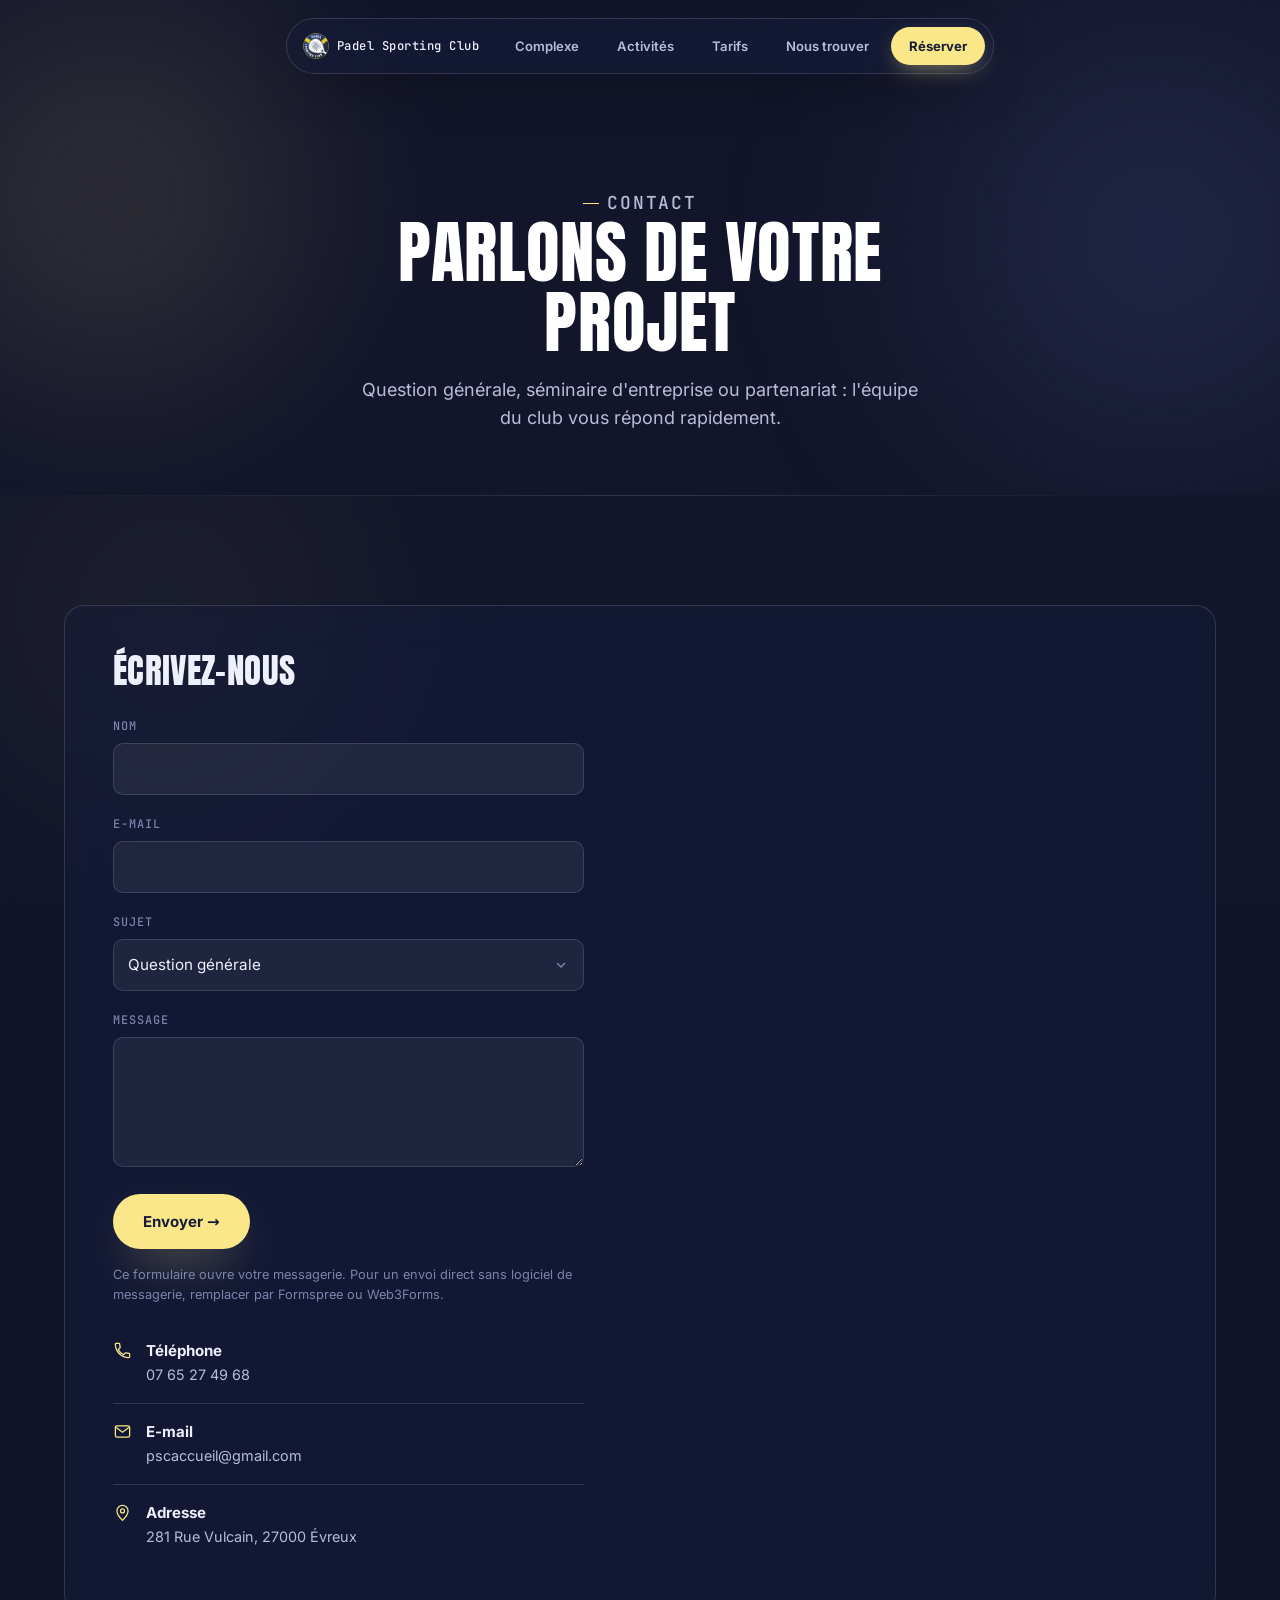
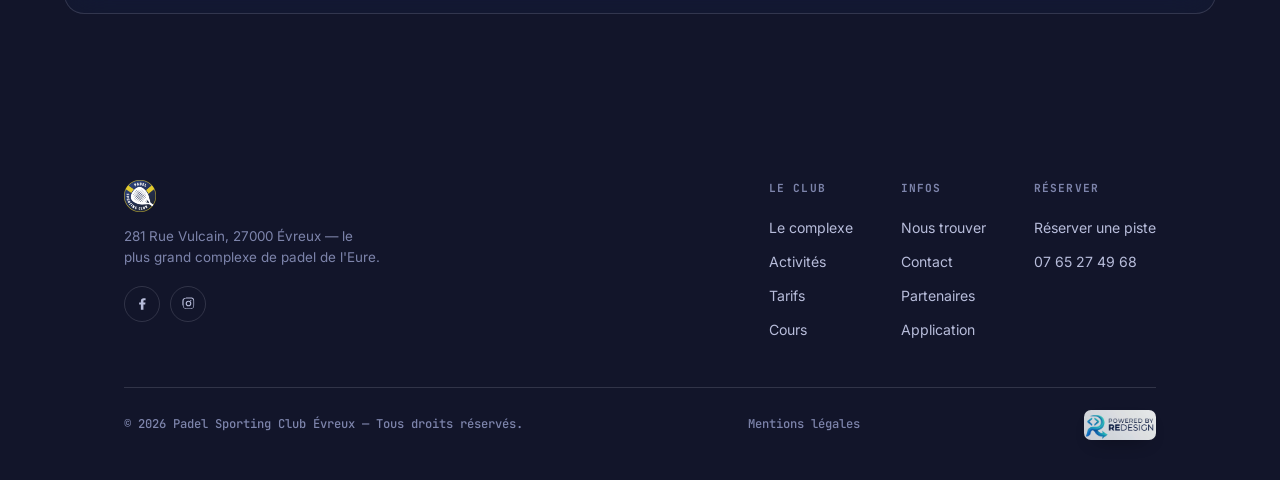
==== commit 98726bcd: "Add a "Powered by Redesign" credit badge to the footer Small logo badge in the footer bottom row on " ====
--- a/contact.html
+++ b/contact.html
@@ -109,7 +109,7 @@
       </div>
     </div>
     <div class="c-situer-map">
-      <iframe title="Localisation du Padel Sporting Club" src="https://www.openstreetmap.org/export/embed.html?bbox=1.1290%2C49.0125%2C1.1420%2C49.0195&amp;layer=mapnik&amp;marker=49.0160%2C1.1355" loading="lazy"></iframe>
+      <iframe title="Localisation du Padel Sporting Club" src="https://maps.google.com/maps?q=49.0160,1.1355&amp;ll=49.0160,1.1355&amp;z=17&amp;t=k&amp;output=embed" loading="lazy"></iframe>
     </div>
   </div>
 </section>
@@ -152,6 +152,7 @@
   <div class="c-footer-bottom">
     <span>© <span id="year">2026</span> Padel Sporting Club Évreux — Tous droits réservés.</span>
     <a href="mentions-legales.html">Mentions légales</a>
+    <span class="c-footer-credit"><img src="assets/img/redesign.jpg" alt="Powered by Redesign" width="1600" height="669" loading="lazy" /></span>
   </div>
 </footer>
 
--- a/assets/home.css
+++ b/assets/home.css
@@ -94,11 +94,125 @@
   font-size:clamp(3.4rem, 8vw, 7.4rem); letter-spacing:.005em;
   color:#ffffff;
   max-width:16ch;
+  position:relative; isolation:isolate;
+}
+/* ---------- hero title load-in : "Jouez fort." lands like an impact —
+   a fast, punchy snap into place (overshoot + a hot white flash).
+   "Progressez plus vite." then races in from the left with a motion-blur
+   trail, decelerating hard as it lands, holding at its brightest an instant
+   before settling into the gold gradient — the light itself accelerates
+   from line 1 to line 2, echoing "progress, faster". A soft floodlight
+   ignites behind the whole title right as line 2 lands (ties to the
+   "sous les projecteurs" language used elsewhere on the site).
+   Both lines animate transform/filter (motion) and background-position
+   (hue) on separate animations so every frame stays inside light tones
+   (white → cream → gold) — contrast against the dark hero photo never
+   drops, even mid-animation.
+   Once the impact/sweep settle, a third animation per line (heroLineShimmer /
+   heroTitleGoldShimmer) takes over the very same background-position
+   property — no new gradient, no transform, just an occasional glint
+   passing through the letters. It is deliberately tempered: a sub-second
+   pass followed by several seconds of stillness, not a constant sheen
+   (see review note near the reduced-motion block below for the reasoning).
+   The two lines share one 6.4s cycle but start at different delays so the
+   glint reaches line 2 slightly after line 1, echoing the load-in's own
+   "light travels from line 1 to line 2" choreography on every repeat.
+   fill-mode is deliberately left at its default (not "both"): each shimmer
+   animation must stay inert until its own delay has elapsed, otherwise its
+   backwards-fill would freeze the property during the load-in itself and
+   the impact/sweep would never be seen. ---------- */
+.c-hero h1 .c-hero-line{
+  display:inline-block;
+  /* "Jouez fort." stays pure white at every frame — the flash/glint here
+     is a brightness bloom (drop-shadow, below) only, never a hue shift.
+     Gold is reserved for "Progressez plus vite." alone. */
+  background:linear-gradient(100deg, #ffffff 0%, #ffffff 100%);
+  background-size:300% 100%;
+  -webkit-background-clip:text; background-clip:text; color:transparent;
+  animation:
+    heroLineImpact .56s cubic-bezier(.16,1,.3,1) 0s 1 both,
+    heroTitleSweep .7s var(--ease) .05s 1 both,
+    heroLineShimmer 6.4s var(--ease) .75s infinite;
 }
 .c-hero h1 em{
+  display:inline-block;
   font-style:normal;
-  background:linear-gradient(100deg, #fae789 10%, #fff6cf 50%, #fae789 90%);
+  background:linear-gradient(100deg,
+    #fae789 0%, #fae789 3%, #fff6cf 17%, #fae789 30%, #ffffff 40%, #ffffff 100%);
+  background-size:300% 100%;
   -webkit-background-clip:text; background-clip:text; color:transparent;
+  animation:
+    heroLineDash .7s cubic-bezier(.12,.9,.2,1) .3s 1 both,
+    heroTitleGold .95s var(--ease) .34s 1 both,
+    heroTitleGoldShimmer 6.4s var(--ease) 1.29s infinite;
+}
+.c-hero h1::after{
+  content:"";
+  position:absolute; left:50%; top:50%; width:78%; aspect-ratio:1/1; z-index:-1;
+  transform:translate(-50%,-50%) scale(.55);
+  background:radial-gradient(closest-side, rgba(255,225,77,.55), rgba(255,225,77,0) 70%);
+  filter:blur(42px);
+  opacity:0; pointer-events:none;
+  animation: heroFlood 1.5s var(--ease) .1s 1 both;
+}
+@keyframes heroLineImpact{
+  0%{ opacity:0; transform:translateY(18px) scale(.94); filter:blur(9px) drop-shadow(0 0 0 rgba(255,246,207,0)); }
+  50%{ opacity:1; transform:translateY(-3px) scale(1.02); filter:blur(0) drop-shadow(0 0 24px rgba(255,246,207,.85)); }
+  72%{ opacity:1; transform:translateY(1px) scale(.997); filter:blur(0) drop-shadow(0 0 6px rgba(255,246,207,.3)); }
+  100%{ opacity:1; transform:translateY(0) scale(1); filter:blur(0) drop-shadow(0 0 0 rgba(255,246,207,0)); }
+}
+@keyframes heroLineDash{
+  0%{ opacity:0; transform:translateX(-72px) scale(.97); filter:blur(15px) drop-shadow(0 0 0 rgba(250,231,137,0)); }
+  48%{ opacity:1; transform:translateX(6px) scale(1.015); filter:blur(0) drop-shadow(0 0 32px rgba(250,231,137,.9)); }
+  68%{ opacity:1; transform:translateX(-2px) scale(1); filter:blur(0) drop-shadow(0 0 14px rgba(250,231,137,.55)); }
+  100%{ opacity:1; transform:translateX(0) scale(1); filter:blur(0) drop-shadow(0 0 0 rgba(250,231,137,0)); }
+}
+@keyframes heroTitleSweep{
+  0%{ background-position:110% 0; }
+  42%{ background-position:44% 0; }
+  58%{ background-position:38% 0; }
+  100%{ background-position:0% 0; }
+}
+@keyframes heroTitleGold{
+  0%{ background-position:110% 0; }
+  50%{ background-position:32% 0; }
+  74%{ background-position:26% 0; }
+  100%{ background-position:0% 0; }
+}
+@keyframes heroFlood{
+  0%{ opacity:0; transform:translate(-50%,-50%) scale(.55); }
+  40%{ opacity:0; transform:translate(-50%,-50%) scale(.66); }
+  62%{ opacity:.55; transform:translate(-50%,-50%) scale(1); }
+  80%{ opacity:.3; transform:translate(-50%,-50%) scale(1.08); }
+  100%{ opacity:0; transform:translate(-50%,-50%) scale(1.16); }
+}
+/* ---------- ongoing shimmer (post load-in only) : the club asked for the
+   light to keep passing over the title after it lands. A constant, obvious
+   sheen was deliberately avoided — on a hero this busy (mesh glow, live
+   status pill, plus the impact/sweep it just played) a permanent moving
+   highlight reads as a cheap "shiny text" tutorial trick and becomes
+   wallpaper noise on a screen people linger on or scroll back to. Instead:
+   a quick (<1s) glint then ~5.5s of stillness, repeating — same restraint
+   as a premium watch dial catching light, not a loading shimmer. Only
+   background-position (and a faint drop-shadow) move; no transform, so the
+   settled letters never look "unstable". ---------- */
+@keyframes heroLineShimmer{
+  0%, 5%{ background-position:0% 0; filter:drop-shadow(0 0 0 rgba(255,246,207,0)); }
+  9%{ background-position:46% 0; filter:drop-shadow(0 0 10px rgba(255,246,207,.5)); }
+  14%, 100%{ background-position:0% 0; filter:drop-shadow(0 0 0 rgba(255,246,207,0)); }
+}
+@keyframes heroTitleGoldShimmer{
+  0%, 5%{ background-position:0% 0; filter:drop-shadow(0 0 0 rgba(255,255,255,0)); }
+  9%{ background-position:34% 0; filter:drop-shadow(0 0 10px rgba(255,255,255,.4)); }
+  14%, 100%{ background-position:0% 0; filter:drop-shadow(0 0 0 rgba(255,255,255,0)); }
+}
+@media (prefers-reduced-motion: reduce){
+  /* animation:none clears the whole list (impact/sweep/dash/gold AND the
+     infinite shimmer) — reduced-motion visitors get the static final
+     frame only: line 1 white, line 2 gold, zero ongoing motion. */
+  .c-hero h1 .c-hero-line{ animation:none; background-position:0% 0; }
+  .c-hero h1 em{ animation:none; background-position:0% 0; }
+  .c-hero h1::after{ animation:none; opacity:0; }
 }
 .c-hero .c-lede{ margin-top:22px; max-width:46ch; color:var(--ink-dim); font-size:clamp(1rem,1.6vw,1.2rem); }
 .c-hero-actions{ display:flex; gap:14px; margin-top:36px; flex-wrap:wrap; justify-content:center; }
@@ -276,17 +390,18 @@
 @media (max-width:700px){ .c-tarifs-grid{ grid-template-columns:1fr; } }
 
 /* ---------- credits packs ---------- */
-.c-packs-hint{ text-align:center; font-family:var(--f-mono); font-size:.72rem; letter-spacing:.06em; color:var(--ink-faint); margin:0 0 28px; }
-.c-packs{ max-width:1160px; margin:0 auto; display:grid; grid-template-columns:repeat(4,1fr); gap:16px; }
-.c-pack{ padding:26px 24px; position:relative; cursor:pointer; transition:border-color .3s, transform .3s var(--ease); }
-.c-pack:hover{ transform:translateY(-4px); }
-.c-pack.is-best{ border-color:rgba(250,231,137,.6); box-shadow:0 20px 50px -24px rgba(250,231,137,.4); }
+.c-packs{ max-width:1160px; margin:32px auto 0; display:grid; grid-template-columns:repeat(4,1fr); gap:16px; }
+.c-pack{
+  padding:26px 24px; position:relative;
+  transition:transform .3s var(--ease), box-shadow .3s var(--ease);
+}
+.c-pack:hover{ transform:translateY(-4px); box-shadow:0 20px 50px -24px rgba(250,231,137,.3); }
+.c-pack--popular{ border-color:rgba(250,231,137,.6); box-shadow:0 20px 50px -24px rgba(250,231,137,.4); }
 .c-pack-tag{
-  display:none; align-self:flex-start; background:var(--yellow); color:var(--yellow-ink); font-family:var(--f-mono);
+  display:inline-flex; align-self:flex-start; background:var(--yellow); color:var(--yellow-ink); font-family:var(--f-mono);
   font-size:.64rem; letter-spacing:.08em; padding:5px 12px; border-radius:999px; text-transform:uppercase; font-weight:700;
   margin-bottom:12px;
 }
-.c-pack.is-best .c-pack-tag{ display:inline-flex; }
 .c-pack h3{ font-family:var(--f-body); font-weight:700; font-size:1.02rem; color:var(--ink); margin-bottom:14px; }
 .c-pack .pay{ font-family:var(--f-mono); color:var(--ink-faint); font-size:.82rem; }
 .c-pack .get{ font-family:var(--f-display); font-size:2rem; color:var(--yellow); margin:6px 0 12px; }
@@ -391,7 +506,7 @@
 .c-hours-row{ display:flex; justify-content:space-between; padding:7px 0; border-top:1px dashed var(--glass-border); color:var(--ink-dim); }
 .c-hours-row b{ color:var(--ink); font-weight:500; }
 .c-situer-map{ min-height:360px; overflow:hidden; }
-.c-situer-map iframe{ width:100%; height:100%; min-height:360px; border:0; filter:grayscale(.4) invert(.92) contrast(.9); }
+.c-situer-map iframe{ width:100%; height:100%; min-height:360px; border:0; }
 @media (max-width:860px){ .c-situer{ grid-template-columns:1fr; } .c-situer-map{ order:-1; } }
 
 /* ---------- footer ---------- */
@@ -408,8 +523,11 @@
 .c-footer-col b{ display:block; font-family:var(--f-mono); font-size:.7rem; letter-spacing:.1em; text-transform:uppercase; color:var(--ink-faint); margin-bottom:14px; }
 .c-footer-col a{ display:block; padding:6px 0; font-size:.88rem; color:var(--ink-dim); }
 .c-footer-col a:hover{ color:var(--yellow); }
-.c-footer-bottom{ display:flex; justify-content:space-between; flex-wrap:wrap; gap:12px; padding:22px 0 40px; font-size:.76rem; color:var(--ink-faint); font-family:var(--f-mono); }
+.c-footer-bottom{ display:flex; justify-content:space-between; align-items:center; flex-wrap:wrap; gap:12px; padding:22px 0 40px; font-size:.76rem; color:var(--ink-faint); font-family:var(--f-mono); }
 .c-footer-bottom a:hover{ color:var(--yellow); }
+.c-footer-credit{ display:inline-flex; align-items:center; opacity:.9; transition:opacity .2s, transform .2s var(--ease); }
+.c-footer-credit:hover{ opacity:1; transform:translateY(-1px); }
+.c-footer-credit img{ height:30px; width:auto; display:block; border-radius:7px; box-shadow:0 8px 20px -10px rgba(0,0,0,.6); }
 
 /* ---------- mobile nav drawer ---------- */
 .c-burger{ display:none; flex-direction:column; justify-content:center; gap:4px; width:30px; height:30px; margin-left:2px; }
@@ -478,10 +596,10 @@
   outline:2px solid var(--yellow); outline-offset:3px; border-radius:6px;
 }
 .c-cta:focus-visible, .c-btn-primary:focus-visible, .c-btn-ghost:focus-visible,
-.c-pill:focus-visible, .c-pack:focus-visible, .c-logo-item:focus-within,
-.c-nav-brand:focus-visible, .c-footer-social a:focus-visible{
+.c-pill:focus-visible, .c-nav-brand:focus-visible, .c-footer-social a:focus-visible{
   outline-offset:2px; border-radius:999px;
 }
+.c-logo-item:focus-within{ outline-offset:-2px; border-radius:8px; }
 .c-field input:focus-visible, .c-field select:focus-visible, .c-field textarea:focus-visible{
   outline-offset:1px; border-radius:10px;
 }
